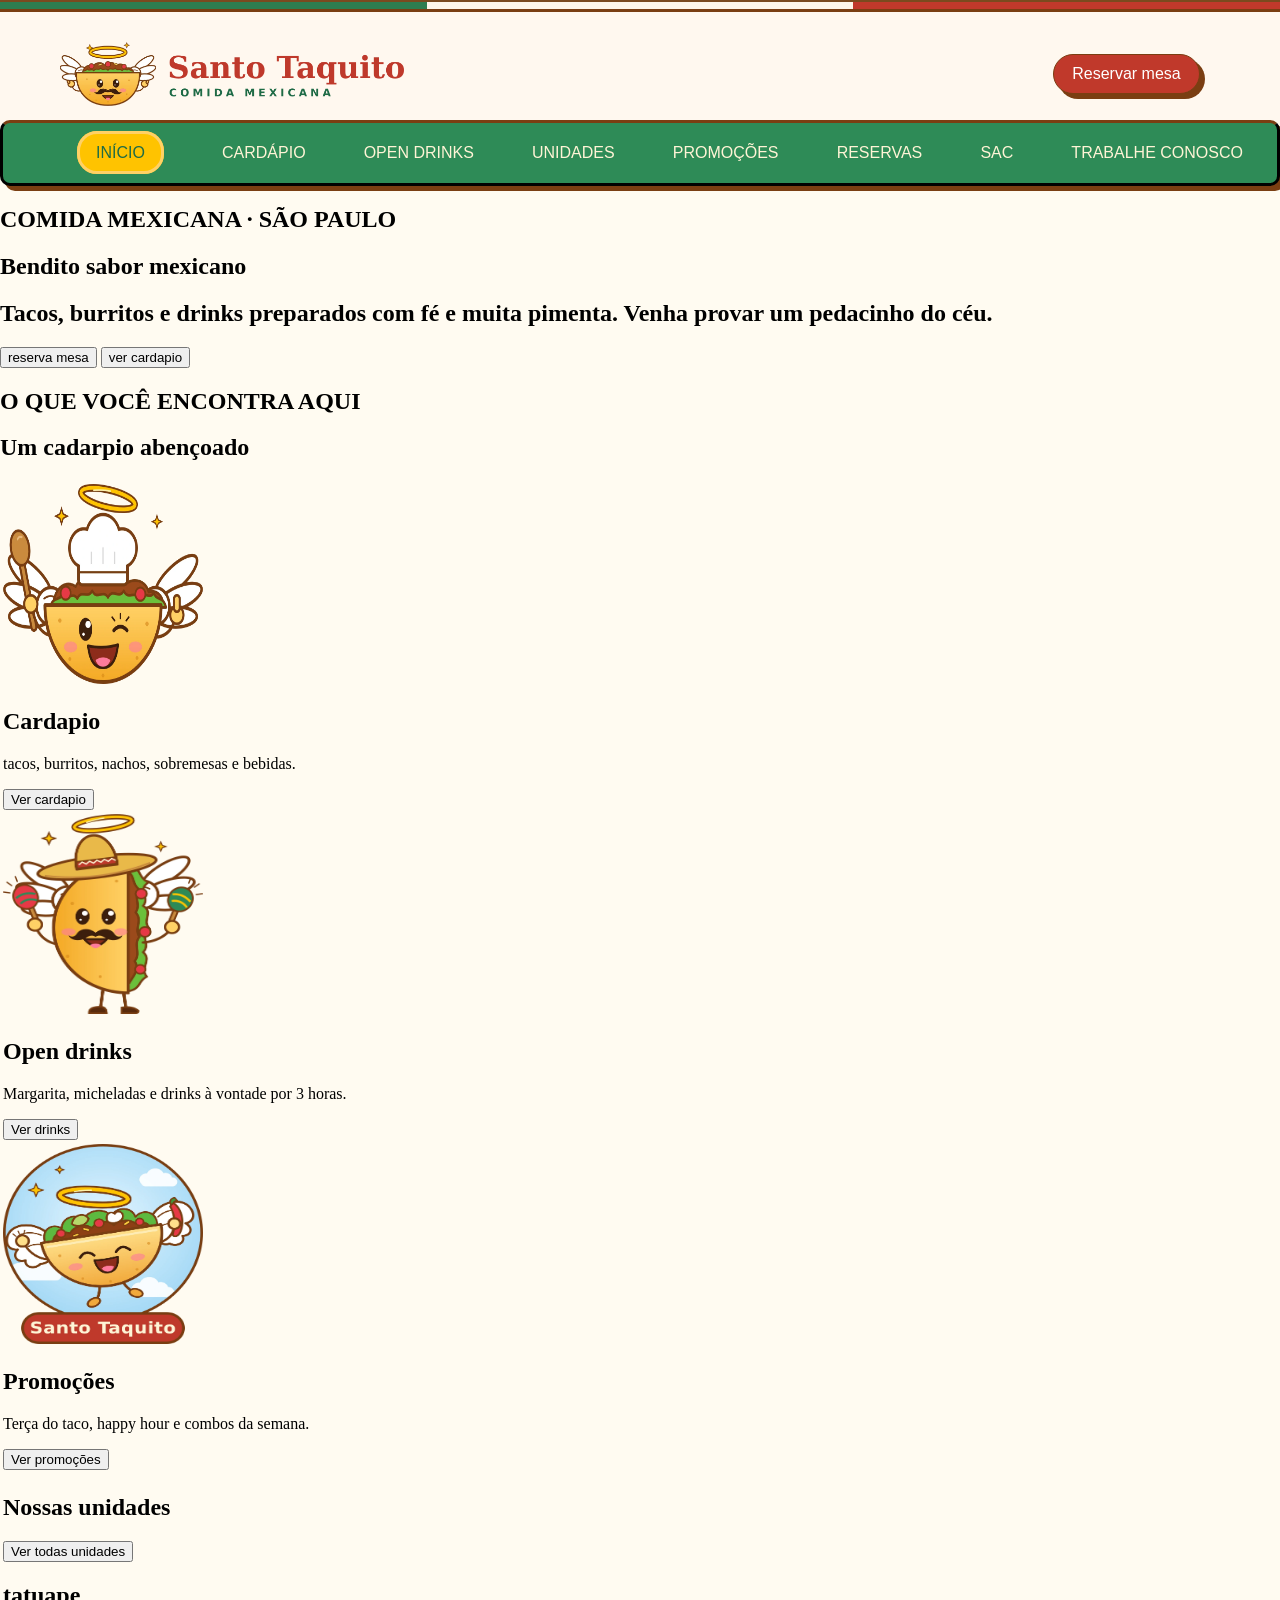
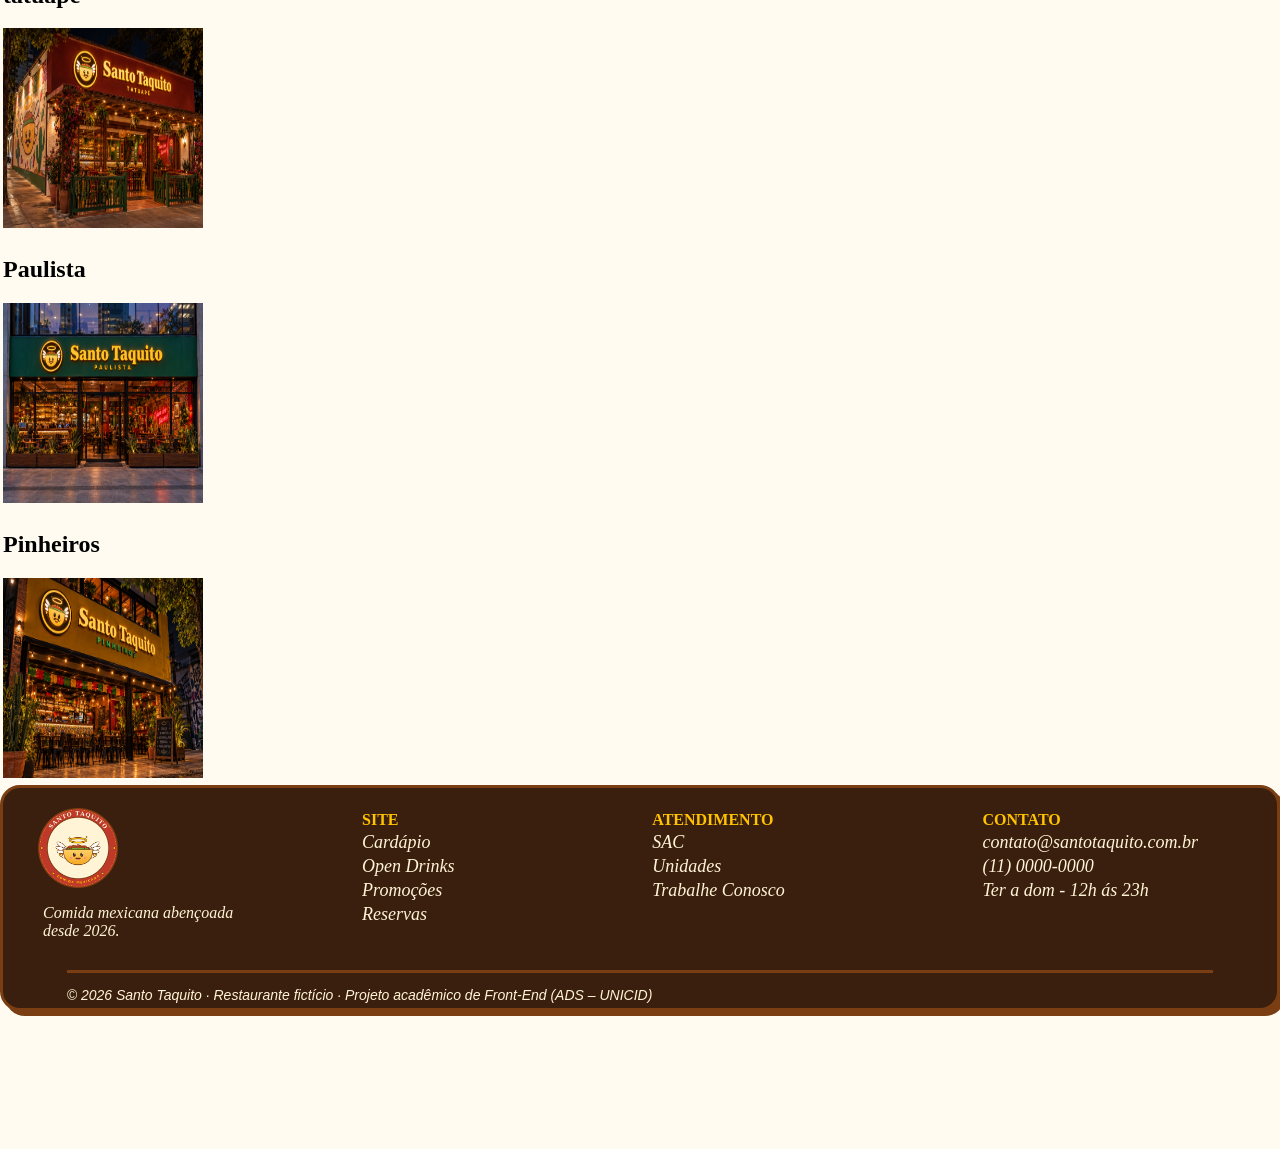
==== index.html @ cf7424e2 "Merge branch 'feature/open-drinks' of https://github.com/RyanHenrique20/Santo-Taquito into feature/o" ====
<!DOCTYPE html>
<html lang="pt-BR">
<head>
    <meta charset="UTF-8">
    <meta name="viewport" content="width=device-width, initial-scale=1.0">
    <title>Document</title>
    <link rel="stylesheet" href="../css/style.css">
</head>
<body>

    <!-- Cabeçalho -->
    <header>
        <div class="content-group">
            <img id="imagem-banner" src="img/logo-cabecalho.webp" alt="" onclick="window.location.assign('../index.html')">
            <a href="" class="btn btn-principal titulos">Reservar mesa</a>   
        </div>
    </header>


    <!-- Menu  -->
    <div class="menu">
        <nav>
            <ul class="item-menu titulos">
                <li><a class="menu-link" href="index.html" aria-current="page">INÍCIO</a></li>
                <li><a class="menu-link" href="cardapio.html">CARDÁPIO</a></li>
                <li><a class="menu-link" href="open-drink.html">OPEN DRINKS</a></li>
                <li><a class="menu-link" href="unidades.html">UNIDADES</a></li>
                <li><a class="menu-link" href="promocoes.html">PROMOÇÕES</a></li>
                <li><a class="menu-link" href="reservas.html">RESERVAS</a></li>
                <li><a class="menu-link" href="sac.html">SAC</a></li>
                <li><a class="menu-link" href="trabalho-conosco.html">TRABALHE CONOSCO</a></li>
            </ul>
        </nav>
    </div>
    
    <section>

        <h2>COMIDA MEXICANA · SÃO PAULO</h2>
        <h1>Bendito sabor mexicano</h1>
        <h2>Tacos, burritos e drinks preparados com fé e muita pimenta. Venha provar um pedacinho do céu.</h2>
        <input type="button" value="reserva mesa">
        <input type="button" value="ver cardapio">

    </section>
    

    <section>

        <h2>O QUE VOCÊ ENCONTRA AQUI</h2>
        <h1>Um cadarpio abençoado </h1>
            
        <table> 
            <tr>
                <td> 
                    <img src="img/mascote-chef.webp" alt="Mascote do Santo Taquito: taco sorridente piscando, com halo, asinhas, chapéu de chef e colher de pau." width="200" height="200">
                    <h2>Cardapio</h2>
                    <p>tacos, burritos, nachos, sobremesas e bebidas.</p>
                    <button> Ver cardapio</button>
                </td>
            </tr>

            <tr>
                <td>
                    <img src="img/mascote-mariachi.webp" alt="Mascote do Santo Taquito: taco de bigode com halo, asinhas, sombrero e maracas nas mãos." width="200" height="200">
                    <h2>Open drinks</h2>
                    <p>Margarita, micheladas e drinks à vontade por 3 horas.</p>
                    <button> Ver drinks</button>
                </td>
            </tr>

            <tr>
                <td>
                    <img src="img/mascote-anjinho.webp" alt="Mascote do Santo Taquito: taco sorridente voando entre nuvens, com halo, asinhas e uma pimenta vermelha na mão." width="200" height="200">
                    <h2>Promoções</h2>
                    <p>Terça do taco, happy hour e combos da semana.</p>
                    <button>Ver promoções</button>
                </td>
            </tr>

            <tr>
                <td>
                    <h1>Nossas unidades</h1>

                    <input type="button" value="Ver todas unidades">
                    <h1>tatuape</h1>
                    <img src="img/unidade-tatuape.png" alt="Fachada noturna do restaurante Santo Taquito Tatuapé, com letreiro vermelho iluminado, mural de taco com auricular e halo, bandeirinhas coloridas e terraço com cerca verde e flores."
                     width="200" height="200">
                </td>
            </tr>
            <tr>
                <td>
                    <h1>Paulista</h1>
                    <img src="img/unidade-paulista.png" alt="Fachada do restaurante Santo Taquito Paulista ao entardecer, com letreiro verde iluminado, vitrines mostrando o salão cheio, neon \¡Viva los tacos!\ e jardineiras com plantas." width="200" height="200">
                </td>
            </tr>
            <tr>
                <td>
                    <h1>Pinheiros</h1>
                    <img src="img/unidade-pinheiros.png" alt="Fachada noturna do restaurante Santo Taquito Pinheiros, com letreiro amarelo iluminado, bandeirinhas mexicanas, bar com azulejos coloridos e lousa de cardápio na calçada." width="200" height="200">
                </td>
            </tr>
        </table>

    </section>
    <!-- Rodapé  -->
    <footer>
        <div class="content-rodape">
            <div id="selo-rodape">
                <img src="img/logo-emblema.webp" alt="">
                <p><i>Comida mexicana abençoada<br>desde 2026.</i></p>
                
            </div>

       
            <ul class="rodape-site">
                <li><strong>SITE</strong></li>
                <li><a href="cardapio.html"><i>Cardápio</i></a></li>
                <li><a href="open-drink.html"><i>Open Drinks</i></a></li>
                <li><a href="promocoes.html"><i>Promoções</i></a></li>
                <li><a href="reservas.htrml"><i>Reservas</i></a></li>
            </ul>
            <ul class="rodape-atendimento">
                <li><strong>ATENDIMENTO</strong></li>
                <li><a href="sac.html"><i>SAC</i></a></li>
                <li><a href="unidades.html"><i>Unidades</i></a></li>
                <li><a href="trabalhe-conosco.html"><i>Trabalhe Conosco</i></a></li>
            </ul>
            <ul class="rodape-contato">
                <li><strong>CONTATO</strong></li>
                <li><i>contato@santotaquito.com.br</i></li>
                <li><i>(11) 0000-0000</i></li>
                <li><i>Ter a dom - 12h ás 23h</i></li>
            </ul>
        </div>
        <div class="copy-rodape">
           <p>
                <i>&copy; 2026 Santo Taquito · Restaurante fictício · Projeto acadêmico de Front-End (ADS – UNICID)</i> 
           </p>
        </div>
    </footer>

    

</body>
</html>
---- css/style.css ----
/* Todas as cores que serão usadas no site */
:root {
  --vermelho-primenta:#C0392B;
  --vermelho-escuro:#9E2E22;
  --verde-moldura: #2E8B57;
  --verde-escuro:#1F6B45;
  --dourado-aureola:#FFC300;
  --amarelo-tordilha:#FFD166;
  --laranja-tordilha:#F4A824;
  --raio-dourado:#FFD98A;
  --creme:#FFF4D6;
  --fundo-da-pagina:#FFFBF1;
  --branco:#FFFFFF;
  --marrom-contorno: #7A3E12;
  --marrom-texto: #3B1F0E;
  --verde-alface: #6BBF3A;
  --vermelho-tomate:#E63946;
  --rosa-bochecha:#FF7B9C;
}

.item-menu{
    display:flex;
    justify-content: space-around;
    list-style: none;
}

.menu-link {
    text-decoration: none;
    color: var(--creme);
}

.menu {
    background-color: var(--verde-moldura);
    padding: 5px;
    border-style: solid;
    border-top-color: var(--marrom-contorno) ;
    box-shadow: 5px 5px var(--marrom-contorno);
    border-radius:10px;
}

#imagem-banner {
    height: 64px;
    padding:20px;
    cursor:pointer;
 }



.content-group {
  display: flex;
  justify-content: space-between;
  align-items: center;
  padding: 10px 40px; 
  background-color: #fff8ef;
  
}

.btn {
    border:1px solid var(--marrom-contorno);
    border-radius: 20px;
    padding: 10px;
    text-decoration: none;
    box-shadow: 5px 5px var(--marrom-contorno);
    margin-right: 40px;
    width: 125px;
    text-align: center;
}

.btn-principal {
    background-color: var(--vermelho-primenta);
    color: var(--branco);
}


.titulos {
    font-family:'Franklin Gothic Medium', 'Arial Narrow', Arial, sans-serif;
}

body {
    margin: 0;
    min-height: 100vh;
    display: flex;
    flex-direction: column;
    background-color: var(--fundo-da-pagina);   
 }

header {
    height: 120px;
}
    
footer {
    background-color: var(--marrom-texto);
    height: 220px;
    border-radius: 20px;
    border: 3px solid var(--marrom-contorno);
    box-shadow: 5px 5px var(--marrom-contorno);
}

.copy-rodape {
    margin: 0 auto;
    height: 80%;
    width: 90%;
    border-top: 3px solid var(--marrom-contorno);
    font-family: 'Franklin Gothic Medium', 'Arial Narrow', Arial, sans-serif;
    font-size:14px;
    text-align:center;
    color:var(--creme);
    display: flex;
}

#selo-rodape img{
    margin-left: 35px;
    margin-top: 20px;
    height: 80px ;
}

#selo-rodape p {
    color: var(--creme);
    margin-left: 40px;
    margin-bottom: 30px;
    /* display: flex;
    position:fixed;
    top:275px; */
}

#selo-rodape {
    display:grid;
    margin-right: 10px;
}

.content-rodape {
    display: flex;
}


.menu a:hover {
    background-color: var(--verde-moldura);
    height: 180px;
    border-radius: 20px;
    color:var(--verde-escuro)
    
}

.menu a[aria-current="page"] {
    background-color: var(--dourado-aureola);
    padding: 10px 16px;
    border-radius: 20px;
    border:3px solid var(--amarelo-tordilha);
    color:var(--verde-escuro)
}

.rodape-site strong , .rodape-atendimento strong, .rodape-contato strong {
    color:var(--dourado-aureola);
    margin: bottom 18px;
}

.rodape-site , .rodape-atendimento , .rodape-contato {
    list-style: none;
    display:inline-table;
    margin: 0 auto;
    margin-top:20px;  
} 

.rodape-site li , .rodape-atendimento li , .rodape-contato li {
    margin-top:3px;
}

.rodape-site a , .rodape-atendimento a , .rodape-contato i  {
    color:var(--creme);
    text-decoration: none;
    font-size: 18px;
}

header::before {
  content: "";
  display: block;
  height: 7px;
  border-top: 2px solid #7a4a1e;
  border-bottom: 3px solid var(--marrom-contorno);
  background: linear-gradient(
    to right,
    #2e7d4f 0 33.33%,
    #fdf6e9 33.33% 66.66%,
    #c0392b 66.66% 100%
  );
}

/* inicio gaby*/ 

.cardapio {
    display: grid;
    grid-template-columns: repeat(3, 1fr);
    gap: 60px 40px;
    padding: 40px 5%;
    text-align: center;
    font-size: 22px;
}

.drink {
  text-align: center;
}

.drink img {
    width: 100%;
    max-width: 550px;
    height: auto;
    border: 3px solid var(--marrom-contorno);
    border-radius: 20px;
}

.drink p b {
    font-size: 24px;
    color: var(--vermelho-primenta);
}

  .banner img {
    display: block;
    width: 100%;
    height: auto;

}

.card-drinks {
    border: 3px solid var(--marrom-contorno);
    border-radius: 20px;
    box-shadow: 5px 5px var(--marrom-contorno);
    padding: 10px;
    background-color: var(--branco);
}
/* fim gaby*/
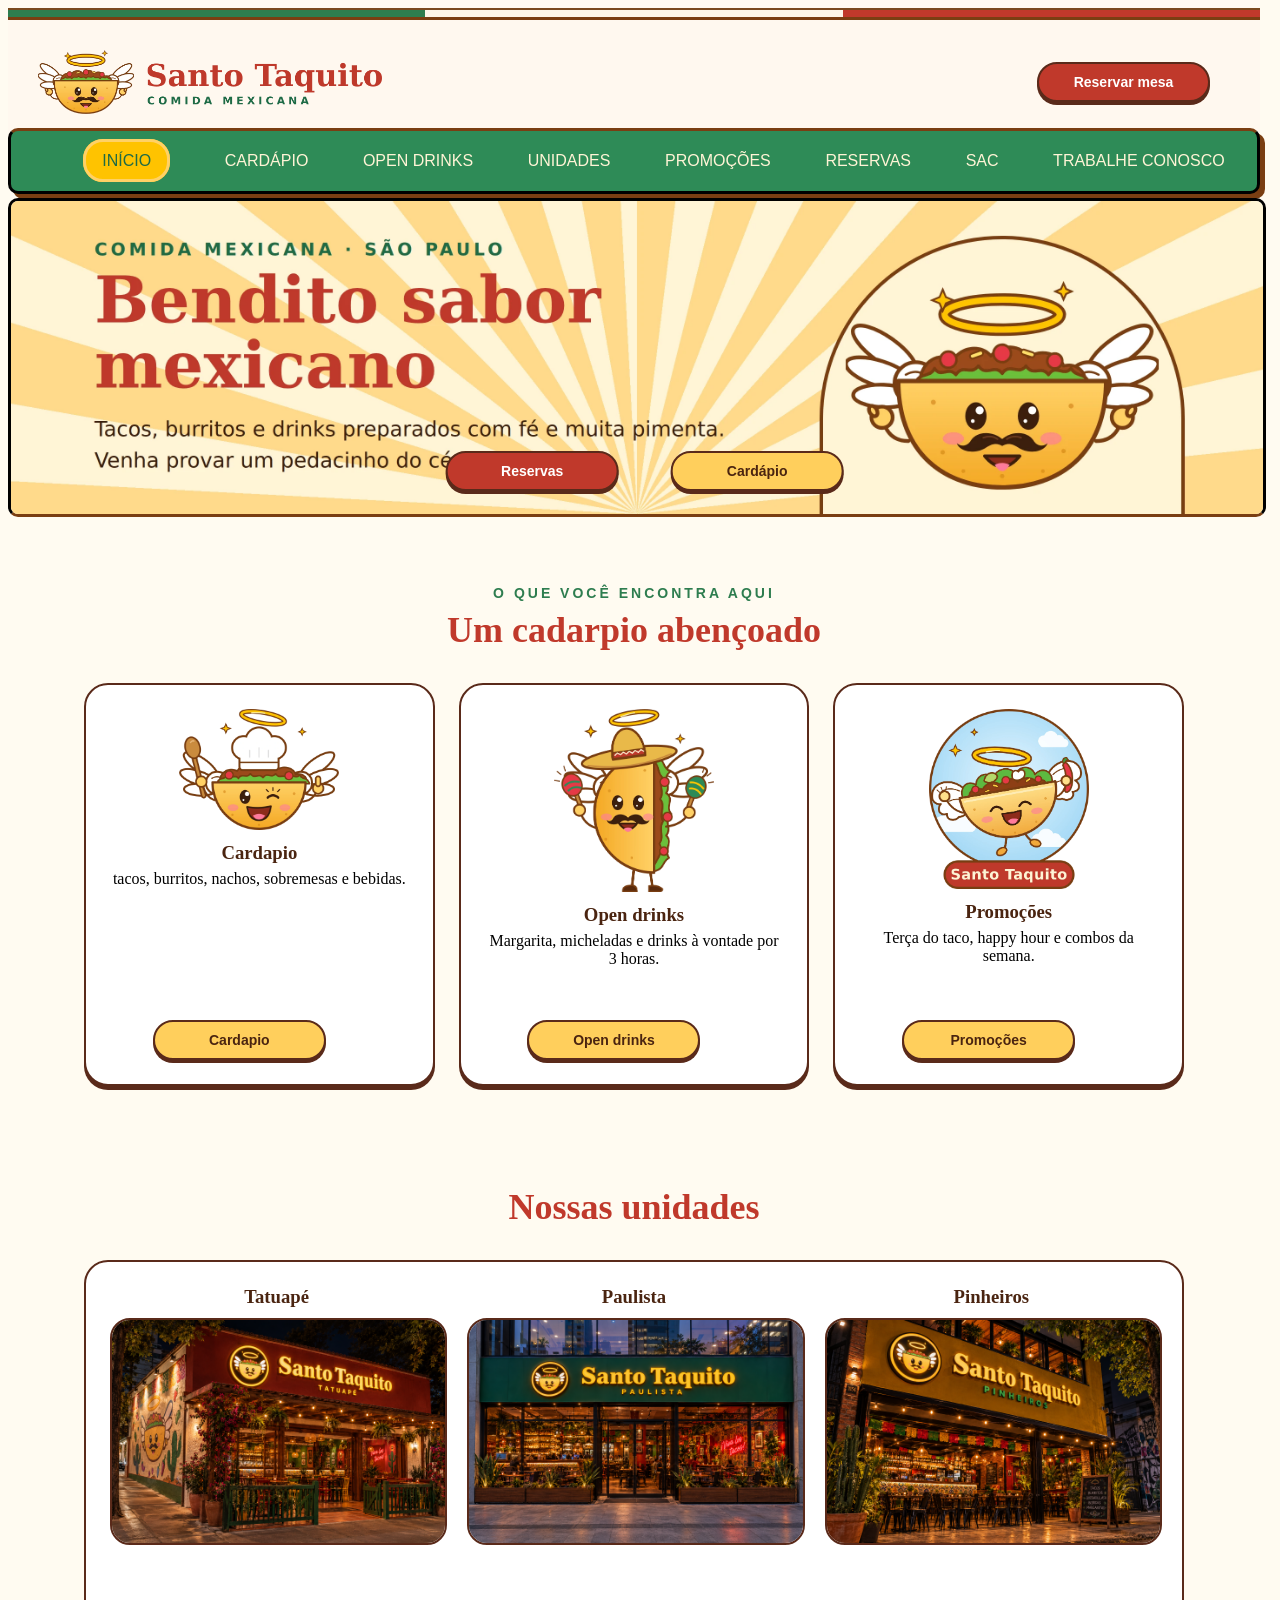
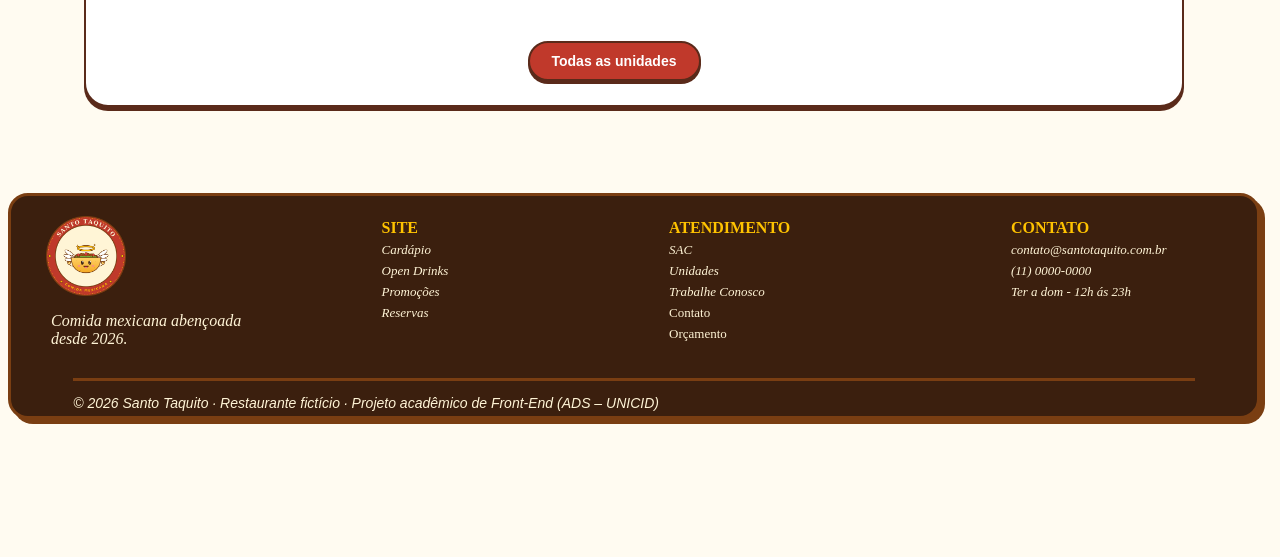
==== commit 93b73269: "Alteração no html apagamento de tag repetida" ====
--- a/index.html
+++ b/index.html
@@ -3,16 +3,17 @@
 <head>
     <meta charset="UTF-8">
     <meta name="viewport" content="width=device-width, initial-scale=1.0">
-    <title>Document</title>
-    <link rel="stylesheet" href="../css/style.css">
+    <title>Santo Taquito - Restaurante</title>
+    <!-- Link que carrega o CSS  -->
+    <link rel="stylesheet" href="css/style.css">
 </head>
 <body>
-
+    
     <!-- Cabeçalho -->
     <header>
         <div class="content-group">
-            <img id="imagem-banner" src="img/logo-cabecalho.webp" alt="" onclick="window.location.assign('../index.html')">
-            <a href="" class="btn btn-principal titulos">Reservar mesa</a>   
+            <img id="imagem-banner" src="img/logo-cabecalho.webp" alt=""  onclick="window.location.assign('../index.html')">
+            <a href="html/reservas.html" class="btn btn-principal titulos">Reservar mesa</a>   
         </div>
     </header>
 
@@ -22,86 +23,93 @@
         <nav>
             <ul class="item-menu titulos">
                 <li><a class="menu-link" href="index.html" aria-current="page">INÍCIO</a></li>
-                <li><a class="menu-link" href="cardapio.html">CARDÁPIO</a></li>
-                <li><a class="menu-link" href="open-drink.html">OPEN DRINKS</a></li>
-                <li><a class="menu-link" href="unidades.html">UNIDADES</a></li>
-                <li><a class="menu-link" href="promocoes.html">PROMOÇÕES</a></li>
-                <li><a class="menu-link" href="reservas.html">RESERVAS</a></li>
-                <li><a class="menu-link" href="sac.html">SAC</a></li>
-                <li><a class="menu-link" href="trabalho-conosco.html">TRABALHE CONOSCO</a></li>
+                <li><a class="menu-link" href="html/cardapio.html">CARDÁPIO</a></li>
+                <li><a class="menu-link" href="html/open-drink.html">OPEN DRINKS</a></li>
+                <li><a class="menu-link" href="html/unidades.html">UNIDADES</a></li>
+                <li><a class="menu-link" href="html/promocoes.html">PROMOÇÕES</a></li>
+                <li><a class="menu-link" href="html/reservas.html">RESERVAS</a></li>
+                <li><a class="menu-link" href="html/sac.html">SAC</a></li>
+                <li><a class="menu-link" href="html/trabalho-conosco.html">TRABALHE CONOSCO</a></li>
             </ul>
         </nav>
     </div>
+
+
+<main>
+        <!-- parte de cima -->
+        <section class="banner">
+            <img src="img/banner-index.webp" alt="Banner do restaurante" width="100%" class="banner-index">
+        
+            <div class="botoes">
+                <a href="html/reservas.html" class="btn btn-vermelho"> Reservas </a>
+                <a href="html/cardapio.html" class="btn btn-amarelo"> Cardápio </a>
+            </div>
+        </section>
+
+        <br>
     
-    <section>
+        <!-- escrita no meio centralizada -->
+        <section class="destaques">
+            <p class="chamada">O QUE VOCÊ ENCONTRA AQUI</p>
+            <h2>Um cadarpio abençoado </h2>
+            
+            <!-- entrada para as paginas centralizada --> 
+         <div class="cards">   
+            <article class="card">  
+                <img src="img/mascote-chef.webp" alt="Mascote do Santo Taquito: taco sorridente piscando, com halo, asinhas, chapéu de chef e colher de pau." width="200" height="200">
+                <h3>Cardapio</h3>
+                <p>tacos, burritos, nachos, sobremesas e bebidas.</p>
+                <br><br>
+                <a href="html/cardapio.html" class="btn btn-amarelo"> Cardapio </a>
+            </article>
+            
+            <article class="card">
+                <img src="img/mascote-mariachi.webp" alt="Mascote do Santo Taquito: taco de bigode com halo, asinhas, sombrero e maracas nas mãos." width="200" height="200">
+                <h3>Open drinks</h3>
+                <p>Margarita, micheladas e drinks à vontade por 3 horas.</p>
+                <br><br>
+                <a href="html/open-drinks.html" class="btn btn-amarelo"> Open drinks </a>
+            </article>
 
-        <h2>COMIDA MEXICANA · SÃO PAULO</h2>
-        <h1>Bendito sabor mexicano</h1>
-        <h2>Tacos, burritos e drinks preparados com fé e muita pimenta. Venha provar um pedacinho do céu.</h2>
-        <input type="button" value="reserva mesa">
-        <input type="button" value="ver cardapio">
+            <article class="card">
+                <img src="img/mascote-anjinho.webp" alt="Mascote do Santo Taquito: taco sorridente voando entre nuvens, com halo, asinhas e uma pimenta vermelha na mão." width="200" height="200">
+                <h3>Promoções</h3>
+                <p>Terça do taco, happy hour e combos da semana.</p>
+                <a href="html/promocoes.html" class="btn btn-amarelo"> Promoções </a>
+            </article>    
+         </div>
+    </section>
 
+    <!-- unidades centralizadas -->
+    <section class="unidades">    
+        <h2>Nossas unidades</h2>
+        <div class="card-uni">  
+
+         <div class="lista-unidades"> 
+             <article class="unidade">
+                 <h3>Tatuapé</h3>
+                 <img src="img/unidade-tatuape.png" alt="Fachada noturna do restaurante Santo Taquito Tatuapé, com letreiro vermelho iluminado, mural de taco com auricular e halo, bandeirinhas coloridas e terraço com cerca verde e flores."
+                            width="200" height="200">
+             </article>
+
+             <article class="unidade">
+                 <h3>Paulista</h3>
+                 <img src="img/unidade-paulista.png" alt="Fachada do restaurante Santo Taquito Paulista ao entardecer, com letreiro verde iluminado, vitrines mostrando o salão cheio, neon &quot;!Viva los tacos!&quot; e jardineiras com plantas." width="200" height="200">
+             </article>
+                
+             <article class="unidade">
+                 <h3>Pinheiros</h3>
+                 <img src="img/unidade-pinheiros.png" alt="Fachada noturna do restaurante Santo Taquito Pinheiros, com letreiro amarelo iluminado, bandeirinhas mexicanas, bar com azulejos coloridos e lousa de cardápio na calçada." width="200" height="200">
+             </article>
+            </div>
+            <div id="bnt-center">     
+                <a href="html/unidades.html" class="btn btn-vermelho">Todas as unidades</a>
+            </div>
+        </div>  
     </section>
+
+    <br><br>
     
-
-    <section>
-
-        <h2>O QUE VOCÊ ENCONTRA AQUI</h2>
-        <h1>Um cadarpio abençoado </h1>
-            
-        <table> 
-            <tr>
-                <td> 
-                    <img src="img/mascote-chef.webp" alt="Mascote do Santo Taquito: taco sorridente piscando, com halo, asinhas, chapéu de chef e colher de pau." width="200" height="200">
-                    <h2>Cardapio</h2>
-                    <p>tacos, burritos, nachos, sobremesas e bebidas.</p>
-                    <button> Ver cardapio</button>
-                </td>
-            </tr>
-
-            <tr>
-                <td>
-                    <img src="img/mascote-mariachi.webp" alt="Mascote do Santo Taquito: taco de bigode com halo, asinhas, sombrero e maracas nas mãos." width="200" height="200">
-                    <h2>Open drinks</h2>
-                    <p>Margarita, micheladas e drinks à vontade por 3 horas.</p>
-                    <button> Ver drinks</button>
-                </td>
-            </tr>
-
-            <tr>
-                <td>
-                    <img src="img/mascote-anjinho.webp" alt="Mascote do Santo Taquito: taco sorridente voando entre nuvens, com halo, asinhas e uma pimenta vermelha na mão." width="200" height="200">
-                    <h2>Promoções</h2>
-                    <p>Terça do taco, happy hour e combos da semana.</p>
-                    <button>Ver promoções</button>
-                </td>
-            </tr>
-
-            <tr>
-                <td>
-                    <h1>Nossas unidades</h1>
-
-                    <input type="button" value="Ver todas unidades">
-                    <h1>tatuape</h1>
-                    <img src="img/unidade-tatuape.png" alt="Fachada noturna do restaurante Santo Taquito Tatuapé, com letreiro vermelho iluminado, mural de taco com auricular e halo, bandeirinhas coloridas e terraço com cerca verde e flores."
-                     width="200" height="200">
-                </td>
-            </tr>
-            <tr>
-                <td>
-                    <h1>Paulista</h1>
-                    <img src="img/unidade-paulista.png" alt="Fachada do restaurante Santo Taquito Paulista ao entardecer, com letreiro verde iluminado, vitrines mostrando o salão cheio, neon \¡Viva los tacos!\ e jardineiras com plantas." width="200" height="200">
-                </td>
-            </tr>
-            <tr>
-                <td>
-                    <h1>Pinheiros</h1>
-                    <img src="img/unidade-pinheiros.png" alt="Fachada noturna do restaurante Santo Taquito Pinheiros, com letreiro amarelo iluminado, bandeirinhas mexicanas, bar com azulejos coloridos e lousa de cardápio na calçada." width="200" height="200">
-                </td>
-            </tr>
-        </table>
-
-    </section>
     <!-- Rodapé  -->
     <footer>
         <div class="content-rodape">
@@ -114,16 +122,18 @@
        
             <ul class="rodape-site">
                 <li><strong>SITE</strong></li>
-                <li><a href="cardapio.html"><i>Cardápio</i></a></li>
-                <li><a href="open-drink.html"><i>Open Drinks</i></a></li>
-                <li><a href="promocoes.html"><i>Promoções</i></a></li>
-                <li><a href="reservas.htrml"><i>Reservas</i></a></li>
+                <li><a href="hmtl/cardapio.html"><i>Cardápio</i></a></li>
+                <li><a href="html/open-drink.html"><i>Open Drinks</i></a></li>
+                <li><a href="html/promocoes.html"><i>Promoções</i></a></li>
+                <li><a href="html/reservas.htrml"><i>Reservas</i></a></li>
             </ul>
             <ul class="rodape-atendimento">
                 <li><strong>ATENDIMENTO</strong></li>
-                <li><a href="sac.html"><i>SAC</i></a></li>
-                <li><a href="unidades.html"><i>Unidades</i></a></li>
-                <li><a href="trabalhe-conosco.html"><i>Trabalhe Conosco</i></a></li>
+                <li><a href="html/sac.html"><i>SAC</i></a></li>
+                <li><a href="html/unidades.html"><i>Unidades</i></a></li>
+                <li><a href="html/trabalhe-conosco.html"><i>Trabalhe Conosco</i></a></li>
+                <li><a href="html/contato.html"> Contato </a></li>
+                <li><a href="html/orcamento.html"> Orçamento </a></li>
             </ul>
             <ul class="rodape-contato">
                 <li><strong>CONTATO</strong></li>
@@ -138,8 +148,7 @@
            </p>
         </div>
     </footer>
-
+</main>
     
-
 </body>
 </html>
--- a/css/style.css
+++ b/css/style.css
@@ -50,9 +50,37 @@
   display: flex;
   justify-content: space-between;
   align-items: center;
-  padding: 10px 40px; 
+  padding: 10px; 
   background-color: #fff8ef;
   
+}
+
+.lista-cardapio {
+    display: flex;
+    background-color: #faf9f9;
+    padding:100px;
+    width: 50%;
+    justify-content:space-between;
+}
+
+.lista-cardapio h2  {
+    border-bottom: 2px solid var(--marrom-contorno);
+    padding-bottom: 4px;
+    width: 300px;
+    text-align: start;
+    color: var(--vermelho-primenta);
+}
+
+.visually-hidden {
+    position: absolute;
+    width: 1px;
+    height: 1px;
+    padding: 0;
+    margin: -1px;
+    overflow: hidden;
+    clip: rect(0, 0, 0, 0);
+    white-space: nowrap;
+    border: 0;
 }
 
 .btn {
@@ -70,6 +98,10 @@
     background-color: var(--vermelho-primenta);
     color: var(--branco);
 }
+.btn-unidades {
+    background-color: var(--vermelho-primenta);
+    color: var(--branco);
+}
 
 
 .titulos {
@@ -77,17 +109,77 @@
 }
 
 body {
-    margin: 0;
-    min-height: 100vh;
-    display: flex;
-    flex-direction: column;
-    background-color: var(--fundo-da-pagina);   
+    /* margin: 0; */
+    background-color: var(--fundo-da-pagina);
+    margin-right: 20px;   
+ }
+ #banner-orcamento {
+    border-radius: 20px;
+    margin-top: 5px;
+    border-style: solid;
+    border-color: var(--marrom-contorno);
+    width: 100%;
+ }
+ #banner-contato {
+    border-radius: 20px;
+    margin-top: 5px;
+    border-style: solid;
+    border-color: var(--marrom-contorno);
+    width: 100%;
+    height: 100%;
  }
 
 header {
     height: 120px;
 }
-    
+#banner-unidades {
+    border-radius: 20px;
+    margin-top: 5px;
+    border-style: solid;
+    border-color: var(--marrom-contorno);
+}
+.imagem-unidade {
+    border-radius: 60px;
+    border-style: solid;
+    border-color: var(--marrom-contorno);
+}
+.content-unidades {
+    padding: 60px;
+    display: flex;
+    margin-left: 70px;
+    margin-bottom: 20px;
+}
+.content-unidades h4, .content-unidades h2 {
+    display: flex;
+}
+
+.content-orcamento {
+    padding: 70px;
+    display: flex;
+    justify-content: space-between;
+}
+.card-orcamento {
+    border: solid 3px var(--marrom-contorno);
+    border-radius: 20px;
+    box-shadow: 5px 5px var(--marrom-contorno);
+    background-color: var(--creme);
+    width: 20%;
+    padding: 20px;
+}
+.content-contato {
+    padding: 50px;
+    display: flex;
+    justify-content: space-between;
+}
+.card-contato {
+    border: solid 3px var(--marrom-contorno);
+    border-radius: 20px;
+    box-shadow: 5px 5px var(--marrom-contorno);
+    background-color: var(--creme);
+    width: 40%;
+    padding: 20px;
+}
+
 footer {
     background-color: var(--marrom-texto);
     height: 220px;
@@ -108,6 +200,15 @@
     display: flex;
 }
 
+#banner-sac {
+    height: 100%;
+    width: 100%;
+    margin-top:5px;
+    border-radius: 10px;
+    border: 3px solid var(--marrom-contorno);
+    /* box-shadow: 5px 5px var(--marrom-contorno); */
+}
+
 #selo-rodape img{
     margin-left: 35px;
     margin-top: 20px;
@@ -151,8 +252,41 @@
 
 .rodape-site strong , .rodape-atendimento strong, .rodape-contato strong {
     color:var(--dourado-aureola);
-    margin: bottom 18px;
-}
+    margin-bottom:10px;
+}
+
+#banner-carpadio {
+    width: 100%;
+    height: 100%;
+    border-radius: 10px;
+    border-style: solid;
+    border-bottom-color: var(--marrom-contorno);
+    margin-top:4px;
+}
+
+#menu-cardapio {
+    display: flex;
+    /* justify-content:space-around; */
+    list-style: none;
+    font-family: 'Franklin Gothic Medium', 'Arial Narrow', Arial, sans-serif;
+    
+}
+
+.container-menu-cardapio {
+    margin-top: 20px;
+}
+ 
+.btn-menu {
+    border: 2px solid var(--marrom-contorno);
+    height: 10px;
+    padding: 10px;
+    border-radius: 20px;
+    width: 300px;
+    text-decoration: none;
+    color: var(--marrom-texto);
+    margin-left: 40px;
+}
+
 
 .rodape-site , .rodape-atendimento , .rodape-contato {
     list-style: none;
@@ -161,6 +295,24 @@
     margin-top:20px;  
 } 
 
+.content-sac {
+    border: 3px solid var(--marrom-contorno);
+    padding: 20px;
+    border-radius: 20px;
+    margin-bottom: 10px;
+    box-shadow: 5px 5px var(--marrom-contorno);
+
+}
+
+
+.content-sac h1 , .duas_colunas h1 {
+    color: var(--vermelho-primenta);
+}
+
+.form-sac {
+    display: grid;
+}
+
 .rodape-site li , .rodape-atendimento li , .rodape-contato li {
     margin-top:3px;
 }
@@ -168,8 +320,9 @@
 .rodape-site a , .rodape-atendimento a , .rodape-contato i  {
     color:var(--creme);
     text-decoration: none;
-    font-size: 18px;
-}
+    font-size: small;
+}
+
 
 header::before {
   content: "";
@@ -185,47 +338,204 @@
   );
 }
 
-/* inicio gaby*/ 
-
-.cardapio {
+.lista-cardapio {
     display: grid;
-    grid-template-columns: repeat(3, 1fr);
-    gap: 60px 40px;
-    padding: 40px 5%;
-    text-align: center;
-    font-size: 22px;
-}
-
-.drink {
-  text-align: center;
-}
-
-.drink img {
-    width: 100%;
-    max-width: 550px;
-    height: auto;
-    border: 3px solid var(--marrom-contorno);
-    border-radius: 20px;
-}
-
-.drink p b {
-    font-size: 24px;
-    color: var(--vermelho-primenta);
-}
-
-  .banner img {
-    display: block;
-    width: 100%;
-    height: auto;
-
-}
-
-.card-drinks {
-    border: 3px solid var(--marrom-contorno);
-    border-radius: 20px;
-    box-shadow: 5px 5px var(--marrom-contorno);
-    padding: 10px;
-    background-color: var(--branco);
-}
-/* fim gaby*/
-
+    grid-template-columns: 1fr 1fr;
+    gap:56px;
+    width: 85%;
+    border-radius: 30px;
+    margin: 0 auto;
+    background: var(--fundo-da-pagina);
+}
+
+    /* Inicio Henry */
+
+.banner-index {
+    width: 100%; /* Largura do elemento */
+    height: 100%; /* Altura do elemento */
+    border-radius: 10px; /* Arredonda os cantos */
+    border-style: solid; /* Estilo da linha solid= continua */
+    border-bottom-color: var(--marrom-contorno); /* Cor so da borda de baixo */
+    margin-top:4px; /* Margem so em cima ou so embaixo */
+}
+
+.banner {
+    position: relative; /* Define como o elemento é posicionado relative= fica no lugar normal, mas pode ser deslocado */ 
+}
+
+.banner img {
+    display: block; /* define o comportamento do elemento block= ocupa a linha inteira, um embaixo do outro */
+    width: 100%; /* Largura do elemento */
+    height: auto; /* Altura do elemento auto= se ajusta sozinha ao conteudo */
+}
+
+.banner .botoes {
+    position: absolute; /* Define como o elemento é posicionado absolute= sai do fluxo normal e se posiciona em relação ao position relative */
+    left: 50%; /* Distancia do elemento ate a borda esqueda */
+    bottom: 8%; /* Distancia do elemento ate a borda inferior */
+    transform: translateX(-43%); /* Move o elemento na horizontal */
+    display: flex; /* Define o comportamento do elemento flex= organiza em linha ou coluna de uma forma flexivel */
+    gap: 12px;  /* Define o espaço entre os itens de um flex ou grid */
+}
+
+.lista-unidades{
+    display: grid; /* Define o comportamento do elemento grid= transforma em um container de grade */
+    grid-template-columns: repeat(auto-fit, minmax(220px, 1fr)); /* Define as colunas de um display grid */
+    gap: 24px; /* Define o espaço entre o itens de um flex ou grid */
+    margin-bottom: 32px; /* margem so em cima ou so em baixo */
+}
+
+.unidade img{
+    width: 100%; /* Define a largura do elemento */
+    height: auto; /* Define a altura de um elemento auto= se ajusta sozinho ao conteudo */
+    border: 2px solid #5a2a1a; /* Cria uma borda */
+    border-radius: 20px; /* Arredonda os cantos */
+}
+
+.unidade h3 {
+    margin: 0 0 10px; /* Espaço de fora do elemento */
+    color: #4a2410; /* Define a cor do texto */
+}
+
+.unidade {
+    padding-bottom: 60px; /* Define o espaço interno na parte de baixo do elemento */
+}
+
+.btn {
+    display: inline-block; /* Define o comportamento do elemento */
+    padding: 10px 22px; /* Espaço dentro do elemento, entre o conteudo e as bordas */
+    border: 2px solid #5a2a1a; /* Cria uma borda */
+    border-radius: 999px;   /* Arredonda os cantos */ 
+    font-family: "Nunito", "Poppins", sans-serif; /* Tipo de letra (fonte) */
+    font-weight: 700; /* Espessura da letra */
+    font-size: 14px; /* Tamanho da letra */
+    text-decoration: none; /* Sublinhado e similares */
+    white-space: nowrap; /* Controla quebra de linha */
+    box-shadow: 0 3px 0 #5a2a1a;    /* Sombra ao redor do elemento */
+    transition: transform .1s, box-shadow .1s; /* Suaviza mudanças, como passar o mouse */
+}
+
+.btn-vermelho {
+    background: #c0392b; /* Fundo do elemento */
+    color: #fff; /* Define a cor do texto */
+}
+
+#bnt-center {
+    text-align: center; /* Define o alinhamento horizontal do texto */
+}
+
+.btn-amarelo {
+    background: #ffcf5c; /* Fundo do elemento */
+    color: #4a2410; /* DEfine a cor do texto */
+}
+
+/*efeito de clique que afunda o botão */
+.btn:hover {
+    transform: translateY(1px); /* Move o elemento na vertical */
+    box-shadow: 0 2px 0 #5a2a1a; /* Sombra ao redor do elemento */
+}
+
+.btn:active {
+    transform: translateY(3px); /* Move o elemento na vertical */
+    box-shadow: 0 0 0 #5a2a1a; /* Sombra ao redor do elemento */
+}
+
+.destaques,
+.unidades {
+    max-width: 1100px; /* Define a largura maxima que um elemento pode ter */
+    margin: 0 auto; /* Espaço fora do elemento */
+    padding: 50px 24px; /* Espaço dentro do elemento */
+    text-align: center; /* Alinhamento do texto */
+}
+
+.chamada {
+    margin: 0 0 8px; /* Espaço fora do elemento */
+    font-family: "Nunito", sans-serif; /* fonte da letra */
+    font-weight: 800; /* Espessura da letra */
+    font-size: 14px; /* Tamanho da letra */
+    letter-spacing: 3px; /* Espaço entre as letras */
+    color: #2e7d4f; /* Cor do elemento */
+}
+
+.destaques h2,
+.unidades h2  {
+    margin: 0 0 32px; /* Espaço de fora do elemento */
+    font-family: Georgia, "Times New Roman", serif; /* Fonte da letra */
+    font-size: 36px; /* Tamanho da letra */
+    color: #c0392b; /* Cor do elemento */
+}
+
+.cards {
+    display: grid; /* Define o comportamento do elemento */ 
+    grid-template-columns: repeat(auto-fit, minmax(240px, 1fr)); /* Define a coluna de um display */
+    gap: 24px; /* Espaço entre os elementos de flex ou grid */
+}
+
+.card {
+    display: flex; /* Define o comportamento do elemento */
+    flex-direction: column; /* Define a direção em que os itens são organizados */
+    align-items: center; /* Define o alinhamento dos itens no eixo transversal de container  flex ou grid */
+    padding: 24px; /* Espaço dentro do elemento, entre o conteudo e a borda */
+    background: #fff; /* Fundo do elemento */
+    border: 2px solid #5a2a1a; /* Cria uma borda */
+    border-radius: 24px; /* Arredonda os cantos */
+    box-shadow: 0 4px 0 #5a2a1a; /* Sombra ao redor do elemento */
+}
+
+.card img {
+    width: 160px; /* Largura do elemento */
+    height: auto; /* Altura do elemento */
+}
+
+.card h3 {
+    margin: 12px 0 6px; /* Espaço fora do elemento */
+    color: #4a2410; /* Cor do elemento */
+}
+
+.card p {
+    margin: 0 0 16px; /* Espaço fora do elemento */
+    flex-grow: 1; /* Faz o elemento crescer ate preecnher o espaço restante do container flex */ 
+}
+
+.unidades .btn{
+    width: auto; /* Largura do elemento */
+    min-width: max-content; /* Largura minima do elemento */
+    height: auto; /* Altura do elemento */ 
+}
+.card-uni {
+    padding: 24px; /* espaço dentro do elemento */
+    background: #fff; /* Fundo do elemento */
+    border: 2px solid #5a2a1a; /* Cria uma borda */
+    border-radius: 24px; /* Arredonda os cantos */
+    box-shadow: 0 4px 0 #5a2a1a; /* Sombra ao redor do elemento */
+}
+
+ /* fim Henry */
+
+.engloba-conteudo {
+    display:flex;
+    justify-content: space-evenly;
+}
+
+.duas_colunas details , .outros-canais {
+    border: 2px solid var(--marrom-contorno);
+    border-radius:10px;
+    padding:25px;
+}
+
+.duas_colunas summary {
+    border: 2px solid var(--marrom-contorno);
+
+}
+
+
+.itens {
+    list-style: none;
+    margin: 0;
+    padding: 0;
+}
+
+.item {
+    padding: 14px;
+    border-bottom: 2px dashed #e6d3a3;
+}
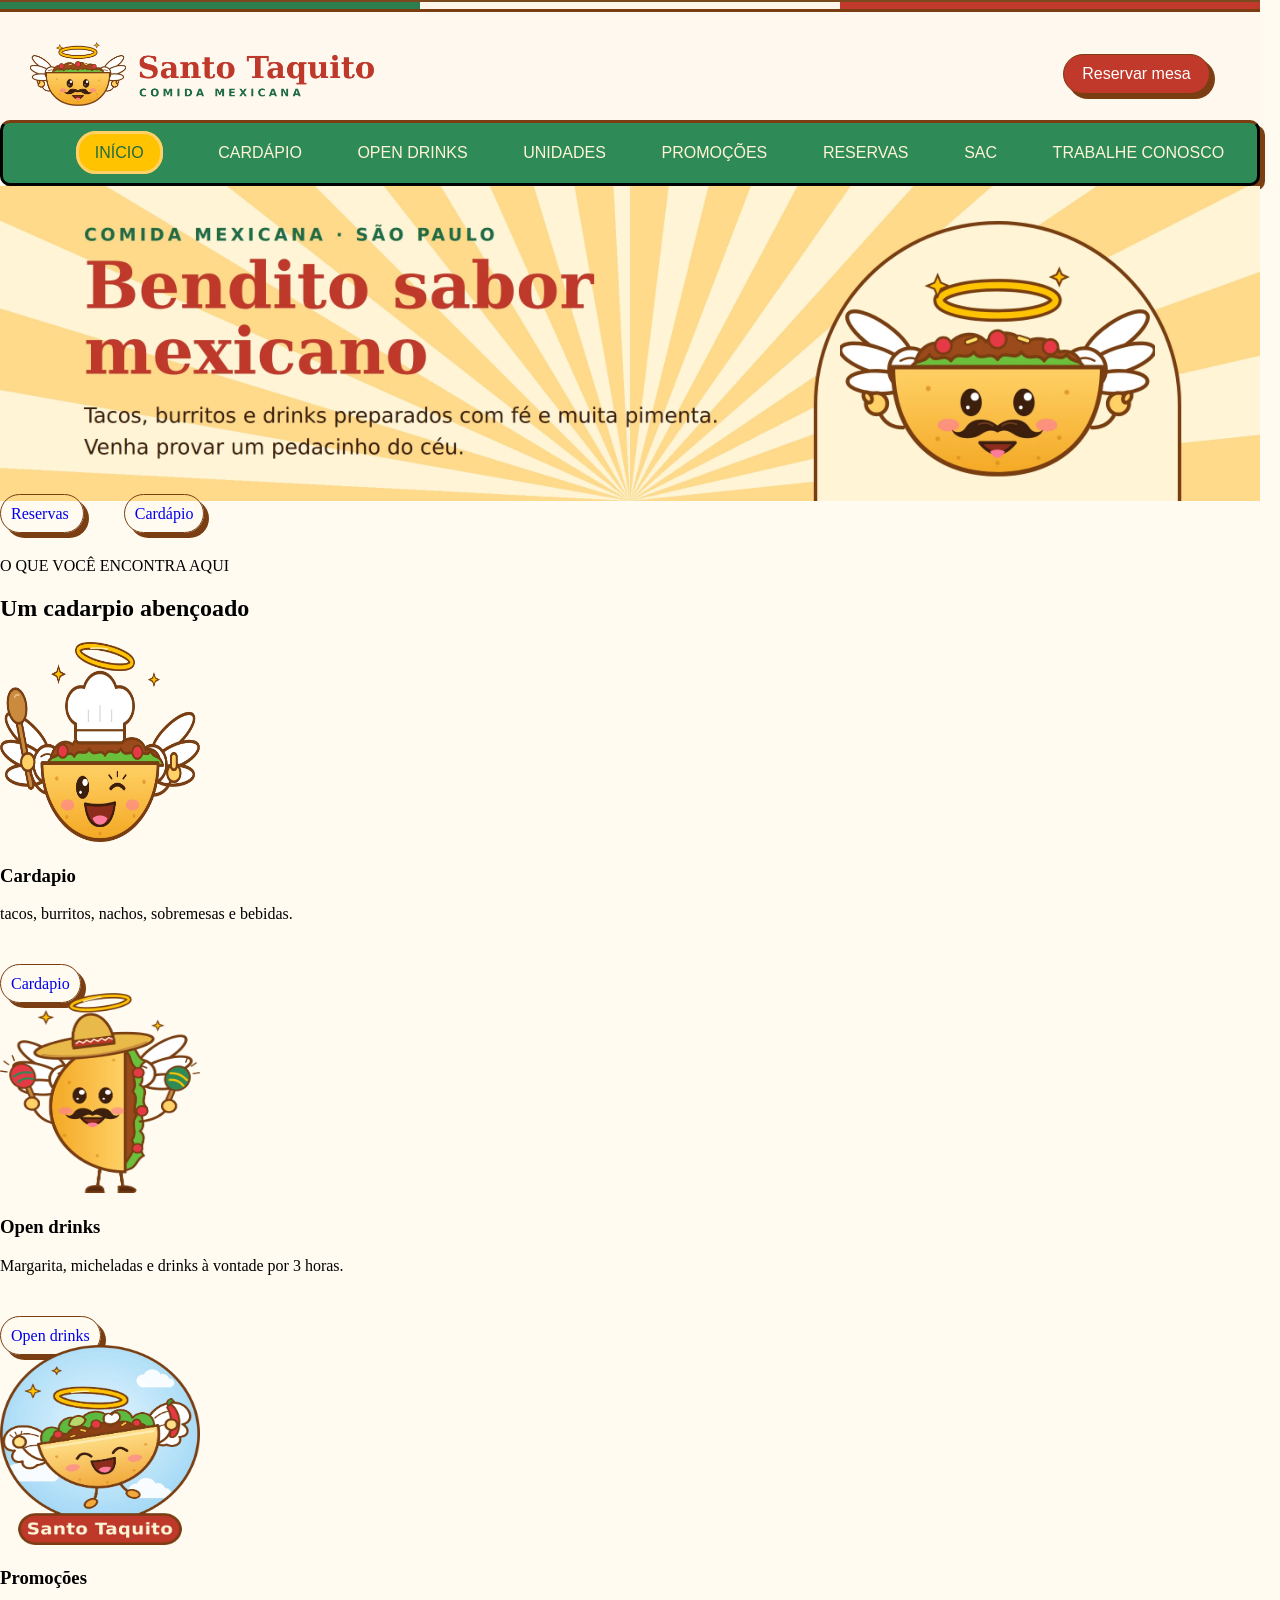
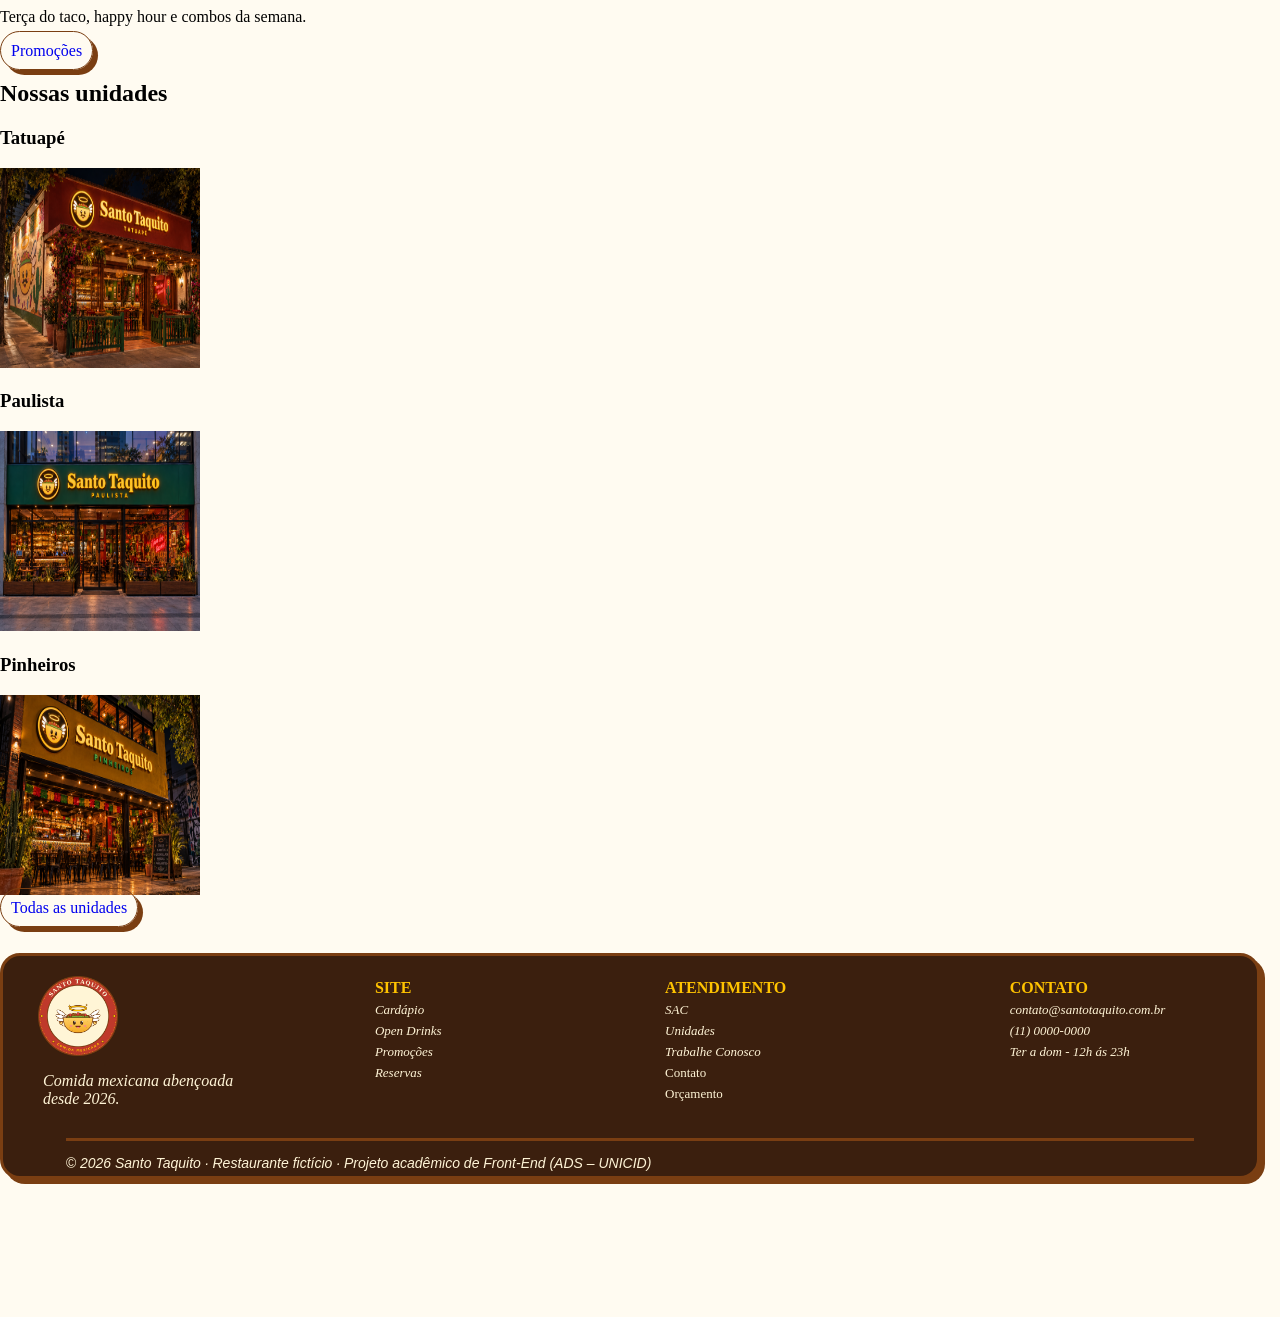
==== commit 4e3d6fb9: "Update index.html" ====
--- a/index.html
+++ b/index.html
@@ -1,154 +1,132 @@
 <!DOCTYPE html>
 <html lang="pt-BR">
-<head>
-    <meta charset="UTF-8">
-    <meta name="viewport" content="width=device-width, initial-scale=1.0">
-    <title>Santo Taquito - Restaurante</title>
-    <!-- Link que carrega o CSS  -->
-    <link rel="stylesheet" href="css/style.css">
-</head>
-<body>
-    
-    <!-- Cabeçalho -->
-    <header>
-        <div class="content-group">
-            <img id="imagem-banner" src="img/logo-cabecalho.webp" alt=""  onclick="window.location.assign('../index.html')">
-            <a href="html/reservas.html" class="btn btn-principal titulos">Reservar mesa</a>   
+    <head>
+        <meta charset="UTF-8">
+        <meta name="viewport" content="width=device-width, initial-scale=1.0">
+        <title>Santo Taquito - Restaurante</title>
+        <!-- Link que carrega o CSS  -->
+        <link rel="stylesheet" href="css/style.css">
+    </head>
+    <body>
+        <!-- Cabeçalho -->
+        <header>
+            <div class="content-group">
+                <img id="imagem-banner" src="img/logo-cabecalho.webp" alt="Logo do Santo Taquito"  onclick="window.location.assign('../index.html')">
+                <a href="html/reservas.html" class="btn btn-principal titulos">Reservar mesa</a>   
+            </div>
+        </header>
+        <!-- Menu  -->
+        <div class="menu">
+            <nav>
+                <ul class="item-menu titulos">
+                    <li><a class="menu-link" href="index.html" aria-current="page">INÍCIO</a></li>
+                    <li><a class="menu-link" href="html/cardapio.html">CARDÁPIO</a></li>
+                    <li><a class="menu-link" href="html/open-drink.html">OPEN DRINKS</a></li>
+                    <li><a class="menu-link" href="html/unidades.html">UNIDADES</a></li>
+                    <li><a class="menu-link" href="html/promocoes.html">PROMOÇÕES</a></li>
+                    <li><a class="menu-link" href="html/reservas.html">RESERVAS</a></li>
+                    <li><a class="menu-link" href="html/sac.html">SAC</a></li>
+                    <li><a class="menu-link" href="html/trabalho-conosco.html">TRABALHE CONOSCO</a></li>
+                </ul>
+            </nav>
         </div>
-    </header>
-
-
-    <!-- Menu  -->
-    <div class="menu">
-        <nav>
-            <ul class="item-menu titulos">
-                <li><a class="menu-link" href="index.html" aria-current="page">INÍCIO</a></li>
-                <li><a class="menu-link" href="html/cardapio.html">CARDÁPIO</a></li>
-                <li><a class="menu-link" href="html/open-drink.html">OPEN DRINKS</a></li>
-                <li><a class="menu-link" href="html/unidades.html">UNIDADES</a></li>
-                <li><a class="menu-link" href="html/promocoes.html">PROMOÇÕES</a></li>
-                <li><a class="menu-link" href="html/reservas.html">RESERVAS</a></li>
-                <li><a class="menu-link" href="html/sac.html">SAC</a></li>
-                <li><a class="menu-link" href="html/trabalho-conosco.html">TRABALHE CONOSCO</a></li>
-            </ul>
-        </nav>
-    </div>
-
-
-<main>
-        <!-- parte de cima -->
-        <section class="banner">
-            <img src="img/banner-index.webp" alt="Banner do restaurante" width="100%" class="banner-index">
-        
-            <div class="botoes">
-                <a href="html/reservas.html" class="btn btn-vermelho"> Reservas </a>
-                <a href="html/cardapio.html" class="btn btn-amarelo"> Cardápio </a>
-            </div>
-        </section>
-
-        <br>
-    
-        <!-- escrita no meio centralizada -->
-        <section class="destaques">
-            <p class="chamada">O QUE VOCÊ ENCONTRA AQUI</p>
-            <h2>Um cadarpio abençoado </h2>
-            
-            <!-- entrada para as paginas centralizada --> 
-         <div class="cards">   
-            <article class="card">  
-                <img src="img/mascote-chef.webp" alt="Mascote do Santo Taquito: taco sorridente piscando, com halo, asinhas, chapéu de chef e colher de pau." width="200" height="200">
-                <h3>Cardapio</h3>
-                <p>tacos, burritos, nachos, sobremesas e bebidas.</p>
+        <main>
+            <!-- parte de cima -->
+            <section class="banner">
+                <img src="img/banner-index.webp" alt="Banner do Santo Taquito com o texto 'Bendito sabor mexicano' e o mascote, um taco sorridente com bigode, asas de anjo e auréola dourada, sobre fundo amarelo com raios" width="100%" class="banner-index">            
+                <div class="botoes">
+                    <a href="html/reservas.html" class="btn btn-vermelho"> Reservas </a>
+                    <a href="html/cardapio.html" class="btn btn-amarelo"> Cardápio </a>
+                </div>
+            </section>
+            <br>
+            <!-- escrita no meio centralizada -->
+            <section class="destaques">
+                <p class="chamada">O QUE VOCÊ ENCONTRA AQUI</p>
+                <h2>Um cadarpio abençoado </h2>                
+             <!-- entrada para as paginas centralizada --> 
+                <div class="cards">   
+                    <article class="card">  
+                        <img src="img/mascote-chef.webp" alt="Mascote do Santo Taquito: taco sorridente piscando, com halo, asinhas, chapéu de chef e colher de pau." width="200" height="200">
+                        <h3>Cardapio</h3>
+                        <p>tacos, burritos, nachos, sobremesas e bebidas.</p>
+                        <br><br>
+                        <a href="html/cardapio.html" class="btn btn-amarelo"> Cardapio </a>
+                    </article>  
+                    <article class="card">
+                        <img src="img/mascote-mariachi.webp" alt="Mascote do Santo Taquito: taco de bigode com halo, asinhas, sombrero e maracas nas mãos." width="200" height="200">
+                        <h3>Open drinks</h3>
+                        <p>Margarita, micheladas e drinks à vontade por 3 horas.</p>
+                        <br><br>
+                        <a href="html/open-drinks.html" class="btn btn-amarelo"> Open drinks </a>
+                    </article>
+                    <article class="card">
+                        <img src="img/mascote-anjinho.webp" alt="Mascote do Santo Taquito: taco sorridente voando entre nuvens, com halo, asinhas e uma pimenta vermelha na mão." width="200" height="200">
+                        <h3>Promoções</h3>
+                        <p>Terça do taco, happy hour e combos da semana.</p>
+                        <a href="html/promocoes.html" class="btn btn-amarelo"> Promoções </a>
+                    </article>    
+                </div>
+            </section>
+            <!-- unidades centralizadas -->
+            <section class="unidades">    
+                <h2>Nossas unidades</h2>
+                <div class="card-uni">  
+                    <div class="lista-unidades"> 
+                        <article class="unidade">
+                            <h3>Tatuapé</h3>
+                            <img src="img/unidade-tatuape.png" alt="Fachada noturna do restaurante Santo Taquito Tatuapé, com letreiro vermelho iluminado, mural de taco com auricular e halo, bandeirinhas coloridas e terraço com cerca verde e flores."                                        width="200" height="200">
+                        </article>
+                        <article class="unidade">
+                            <h3>Paulista</h3>
+                            <img src="img/unidade-paulista.png" alt="Fachada do restaurante Santo Taquito Paulista ao entardecer, com letreiro verde iluminado, vitrines mostrando o salão cheio, neon &quot;!Viva los tacos!&quot; e jardineiras com plantas." width="200" height="200">
+                        </article>    
+                        <article class="unidade">
+                            <h3>Pinheiros</h3>
+                            <img src="img/unidade-pinheiros.png" alt="Fachada noturna do restaurante Santo Taquito Pinheiros, com letreiro amarelo iluminado, bandeirinhas mexicanas, bar com azulejos coloridos e lousa de cardápio na calçada." width="200" height="200">
+                        </article>
+                    </div>
+                    <div id="bnt-center">     
+                        <a href="html/unidades.html" class="btn btn-vermelho">Todas as unidades</a>
+                    </div>
+                </div>  
+            </section>
                 <br><br>
-                <a href="html/cardapio.html" class="btn btn-amarelo"> Cardapio </a>
-            </article>
-            
-            <article class="card">
-                <img src="img/mascote-mariachi.webp" alt="Mascote do Santo Taquito: taco de bigode com halo, asinhas, sombrero e maracas nas mãos." width="200" height="200">
-                <h3>Open drinks</h3>
-                <p>Margarita, micheladas e drinks à vontade por 3 horas.</p>
-                <br><br>
-                <a href="html/open-drinks.html" class="btn btn-amarelo"> Open drinks </a>
-            </article>
-
-            <article class="card">
-                <img src="img/mascote-anjinho.webp" alt="Mascote do Santo Taquito: taco sorridente voando entre nuvens, com halo, asinhas e uma pimenta vermelha na mão." width="200" height="200">
-                <h3>Promoções</h3>
-                <p>Terça do taco, happy hour e combos da semana.</p>
-                <a href="html/promocoes.html" class="btn btn-amarelo"> Promoções </a>
-            </article>    
-         </div>
-    </section>
-
-    <!-- unidades centralizadas -->
-    <section class="unidades">    
-        <h2>Nossas unidades</h2>
-        <div class="card-uni">  
-
-         <div class="lista-unidades"> 
-             <article class="unidade">
-                 <h3>Tatuapé</h3>
-                 <img src="img/unidade-tatuape.png" alt="Fachada noturna do restaurante Santo Taquito Tatuapé, com letreiro vermelho iluminado, mural de taco com auricular e halo, bandeirinhas coloridas e terraço com cerca verde e flores."
-                            width="200" height="200">
-             </article>
-
-             <article class="unidade">
-                 <h3>Paulista</h3>
-                 <img src="img/unidade-paulista.png" alt="Fachada do restaurante Santo Taquito Paulista ao entardecer, com letreiro verde iluminado, vitrines mostrando o salão cheio, neon &quot;!Viva los tacos!&quot; e jardineiras com plantas." width="200" height="200">
-             </article>
-                
-             <article class="unidade">
-                 <h3>Pinheiros</h3>
-                 <img src="img/unidade-pinheiros.png" alt="Fachada noturna do restaurante Santo Taquito Pinheiros, com letreiro amarelo iluminado, bandeirinhas mexicanas, bar com azulejos coloridos e lousa de cardápio na calçada." width="200" height="200">
-             </article>
-            </div>
-            <div id="bnt-center">     
-                <a href="html/unidades.html" class="btn btn-vermelho">Todas as unidades</a>
-            </div>
-        </div>  
-    </section>
-
-    <br><br>
-    
-    <!-- Rodapé  -->
-    <footer>
-        <div class="content-rodape">
-            <div id="selo-rodape">
-                <img src="img/logo-emblema.webp" alt="">
-                <p><i>Comida mexicana abençoada<br>desde 2026.</i></p>
-                
-            </div>
-
-       
-            <ul class="rodape-site">
-                <li><strong>SITE</strong></li>
-                <li><a href="hmtl/cardapio.html"><i>Cardápio</i></a></li>
-                <li><a href="html/open-drink.html"><i>Open Drinks</i></a></li>
-                <li><a href="html/promocoes.html"><i>Promoções</i></a></li>
-                <li><a href="html/reservas.htrml"><i>Reservas</i></a></li>
-            </ul>
-            <ul class="rodape-atendimento">
-                <li><strong>ATENDIMENTO</strong></li>
-                <li><a href="html/sac.html"><i>SAC</i></a></li>
-                <li><a href="html/unidades.html"><i>Unidades</i></a></li>
-                <li><a href="html/trabalhe-conosco.html"><i>Trabalhe Conosco</i></a></li>
-                <li><a href="html/contato.html"> Contato </a></li>
-                <li><a href="html/orcamento.html"> Orçamento </a></li>
-            </ul>
-            <ul class="rodape-contato">
-                <li><strong>CONTATO</strong></li>
-                <li><i>contato@santotaquito.com.br</i></li>
-                <li><i>(11) 0000-0000</i></li>
-                <li><i>Ter a dom - 12h ás 23h</i></li>
-            </ul>
-        </div>
-        <div class="copy-rodape">
-           <p>
-                <i>&copy; 2026 Santo Taquito · Restaurante fictício · Projeto acadêmico de Front-End (ADS – UNICID)</i> 
-           </p>
-        </div>
-    </footer>
-</main>
-    
-</body>
+            <!-- Rodapé  -->
+            <footer>
+                <div class="content-rodape">
+                    <div id="selo-rodape">
+                        <img src="img/logo-emblema.webp" alt="Logo circular do Santo Taquito, restaurante de comida mexicana, com um taco fofo sorridente com asas de anjo e uma auréola dourada">
+                        <p><i>Comida mexicana abençoada<br>desde 2026.</i></p>
+                    </div>
+                    <ul class="rodape-site">
+                        <li><strong>SITE</strong></li>
+                        <li><a href="hmtl/cardapio.html"><i>Cardápio</i></a></li>
+                        <li><a href="html/open-drink.html"><i>Open Drinks</i></a></li>
+                        <li><a href="html/promocoes.html"><i>Promoções</i></a></li>
+                        <li><a href="html/reservas.htrml"><i>Reservas</i></a></li>
+                    </ul>
+                    <ul class="rodape-atendimento">
+                        <li><strong>ATENDIMENTO</strong></li>
+                        <li><a href="html/sac.html"><i>SAC</i></a></li>
+                        <li><a href="html/unidades.html"><i>Unidades</i></a></li>
+                        <li><a href="html/trabalhe-conosco.html"><i>Trabalhe Conosco</i></a></li>
+                        <li><a href="html/contato.html"> Contato </a></li>
+                        <li><a href="html/orcamento.html"> Orçamento </a></li>
+                    </ul>
+                        <ul class="rodape-contato">
+                        <li><strong>CONTATO</strong></li>
+                        <li><i>contato@santotaquito.com.br</i></li>
+                        <li><i>(11) 0000-0000</i></li>
+                       <li><i>Ter a dom - 12h ás 23h</i></li>
+                    </ul>
+                </div>
+                <div class="copy-rodape">
+                    <p>
+                            <i>&copy; 2026 Santo Taquito · Restaurante fictício · Projeto acadêmico de Front-End (ADS – UNICID)</i> 
+                    </p>
+                </div>
+            </footer>
+        </main>
+    </body>
 </html>
--- a/css/style.css
+++ b/css/style.css
@@ -55,34 +55,6 @@
   
 }
 
-.lista-cardapio {
-    display: flex;
-    background-color: #faf9f9;
-    padding:100px;
-    width: 50%;
-    justify-content:space-between;
-}
-
-.lista-cardapio h2  {
-    border-bottom: 2px solid var(--marrom-contorno);
-    padding-bottom: 4px;
-    width: 300px;
-    text-align: start;
-    color: var(--vermelho-primenta);
-}
-
-.visually-hidden {
-    position: absolute;
-    width: 1px;
-    height: 1px;
-    padding: 0;
-    margin: -1px;
-    overflow: hidden;
-    clip: rect(0, 0, 0, 0);
-    white-space: nowrap;
-    border: 0;
-}
-
 .btn {
     border:1px solid var(--marrom-contorno);
     border-radius: 20px;
@@ -98,10 +70,6 @@
     background-color: var(--vermelho-primenta);
     color: var(--branco);
 }
-.btn-unidades {
-    background-color: var(--vermelho-primenta);
-    color: var(--branco);
-}
 
 
 .titulos {
@@ -109,77 +77,15 @@
 }
 
 body {
-    /* margin: 0; */
+    margin: 0;
     background-color: var(--fundo-da-pagina);
     margin-right: 20px;   
  }
- #banner-orcamento {
-    border-radius: 20px;
-    margin-top: 5px;
-    border-style: solid;
-    border-color: var(--marrom-contorno);
-    width: 100%;
- }
- #banner-contato {
-    border-radius: 20px;
-    margin-top: 5px;
-    border-style: solid;
-    border-color: var(--marrom-contorno);
-    width: 100%;
-    height: 100%;
- }
 
 header {
     height: 120px;
 }
-#banner-unidades {
-    border-radius: 20px;
-    margin-top: 5px;
-    border-style: solid;
-    border-color: var(--marrom-contorno);
-}
-.imagem-unidade {
-    border-radius: 60px;
-    border-style: solid;
-    border-color: var(--marrom-contorno);
-}
-.content-unidades {
-    padding: 60px;
-    display: flex;
-    margin-left: 70px;
-    margin-bottom: 20px;
-}
-.content-unidades h4, .content-unidades h2 {
-    display: flex;
-}
-
-.content-orcamento {
-    padding: 70px;
-    display: flex;
-    justify-content: space-between;
-}
-.card-orcamento {
-    border: solid 3px var(--marrom-contorno);
-    border-radius: 20px;
-    box-shadow: 5px 5px var(--marrom-contorno);
-    background-color: var(--creme);
-    width: 20%;
-    padding: 20px;
-}
-.content-contato {
-    padding: 50px;
-    display: flex;
-    justify-content: space-between;
-}
-.card-contato {
-    border: solid 3px var(--marrom-contorno);
-    border-radius: 20px;
-    box-shadow: 5px 5px var(--marrom-contorno);
-    background-color: var(--creme);
-    width: 40%;
-    padding: 20px;
-}
-
+    
 footer {
     background-color: var(--marrom-texto);
     height: 220px;
@@ -200,15 +106,6 @@
     display: flex;
 }
 
-#banner-sac {
-    height: 100%;
-    width: 100%;
-    margin-top:5px;
-    border-radius: 10px;
-    border: 3px solid var(--marrom-contorno);
-    /* box-shadow: 5px 5px var(--marrom-contorno); */
-}
-
 #selo-rodape img{
     margin-left: 35px;
     margin-top: 20px;
@@ -255,39 +152,6 @@
     margin-bottom:10px;
 }
 
-#banner-carpadio {
-    width: 100%;
-    height: 100%;
-    border-radius: 10px;
-    border-style: solid;
-    border-bottom-color: var(--marrom-contorno);
-    margin-top:4px;
-}
-
-#menu-cardapio {
-    display: flex;
-    /* justify-content:space-around; */
-    list-style: none;
-    font-family: 'Franklin Gothic Medium', 'Arial Narrow', Arial, sans-serif;
-    
-}
-
-.container-menu-cardapio {
-    margin-top: 20px;
-}
- 
-.btn-menu {
-    border: 2px solid var(--marrom-contorno);
-    height: 10px;
-    padding: 10px;
-    border-radius: 20px;
-    width: 300px;
-    text-decoration: none;
-    color: var(--marrom-texto);
-    margin-left: 40px;
-}
-
-
 .rodape-site , .rodape-atendimento , .rodape-contato {
     list-style: none;
     display:inline-table;
@@ -295,24 +159,6 @@
     margin-top:20px;  
 } 
 
-.content-sac {
-    border: 3px solid var(--marrom-contorno);
-    padding: 20px;
-    border-radius: 20px;
-    margin-bottom: 10px;
-    box-shadow: 5px 5px var(--marrom-contorno);
-
-}
-
-
-.content-sac h1 , .duas_colunas h1 {
-    color: var(--vermelho-primenta);
-}
-
-.form-sac {
-    display: grid;
-}
-
 .rodape-site li , .rodape-atendimento li , .rodape-contato li {
     margin-top:3px;
 }
@@ -322,7 +168,6 @@
     text-decoration: none;
     font-size: small;
 }
-
 
 header::before {
   content: "";
@@ -338,204 +183,204 @@
   );
 }
 
-.lista-cardapio {
-    display: grid;
-    grid-template-columns: 1fr 1fr;
-    gap:56px;
-    width: 85%;
-    border-radius: 30px;
-    margin: 0 auto;
-    background: var(--fundo-da-pagina);
-}
-
-    /* Inicio Henry */
-
-.banner-index {
-    width: 100%; /* Largura do elemento */
-    height: 100%; /* Altura do elemento */
-    border-radius: 10px; /* Arredonda os cantos */
-    border-style: solid; /* Estilo da linha solid= continua */
-    border-bottom-color: var(--marrom-contorno); /* Cor so da borda de baixo */
-    margin-top:4px; /* Margem so em cima ou so embaixo */
-}
-
-.banner {
-    position: relative; /* Define como o elemento é posicionado relative= fica no lugar normal, mas pode ser deslocado */ 
-}
-
-.banner img {
-    display: block; /* define o comportamento do elemento block= ocupa a linha inteira, um embaixo do outro */
-    width: 100%; /* Largura do elemento */
-    height: auto; /* Altura do elemento auto= se ajusta sozinha ao conteudo */
-}
-
-.banner .botoes {
-    position: absolute; /* Define como o elemento é posicionado absolute= sai do fluxo normal e se posiciona em relação ao position relative */
-    left: 50%; /* Distancia do elemento ate a borda esqueda */
-    bottom: 8%; /* Distancia do elemento ate a borda inferior */
-    transform: translateX(-43%); /* Move o elemento na horizontal */
-    display: flex; /* Define o comportamento do elemento flex= organiza em linha ou coluna de uma forma flexivel */
-    gap: 12px;  /* Define o espaço entre os itens de um flex ou grid */
-}
-
-.lista-unidades{
-    display: grid; /* Define o comportamento do elemento grid= transforma em um container de grade */
-    grid-template-columns: repeat(auto-fit, minmax(220px, 1fr)); /* Define as colunas de um display grid */
-    gap: 24px; /* Define o espaço entre o itens de um flex ou grid */
-    margin-bottom: 32px; /* margem so em cima ou so em baixo */
-}
-
-.unidade img{
-    width: 100%; /* Define a largura do elemento */
-    height: auto; /* Define a altura de um elemento auto= se ajusta sozinho ao conteudo */
-    border: 2px solid #5a2a1a; /* Cria uma borda */
-    border-radius: 20px; /* Arredonda os cantos */
-}
-
-.unidade h3 {
-    margin: 0 0 10px; /* Espaço de fora do elemento */
-    color: #4a2410; /* Define a cor do texto */
-}
-
-.unidade {
-    padding-bottom: 60px; /* Define o espaço interno na parte de baixo do elemento */
-}
-
-.btn {
-    display: inline-block; /* Define o comportamento do elemento */
-    padding: 10px 22px; /* Espaço dentro do elemento, entre o conteudo e as bordas */
-    border: 2px solid #5a2a1a; /* Cria uma borda */
-    border-radius: 999px;   /* Arredonda os cantos */ 
-    font-family: "Nunito", "Poppins", sans-serif; /* Tipo de letra (fonte) */
-    font-weight: 700; /* Espessura da letra */
-    font-size: 14px; /* Tamanho da letra */
-    text-decoration: none; /* Sublinhado e similares */
-    white-space: nowrap; /* Controla quebra de linha */
-    box-shadow: 0 3px 0 #5a2a1a;    /* Sombra ao redor do elemento */
-    transition: transform .1s, box-shadow .1s; /* Suaviza mudanças, como passar o mouse */
-}
-
-.btn-vermelho {
-    background: #c0392b; /* Fundo do elemento */
-    color: #fff; /* Define a cor do texto */
-}
-
-#bnt-center {
-    text-align: center; /* Define o alinhamento horizontal do texto */
-}
-
-.btn-amarelo {
-    background: #ffcf5c; /* Fundo do elemento */
-    color: #4a2410; /* DEfine a cor do texto */
-}
-
-/*efeito de clique que afunda o botão */
-.btn:hover {
-    transform: translateY(1px); /* Move o elemento na vertical */
-    box-shadow: 0 2px 0 #5a2a1a; /* Sombra ao redor do elemento */
-}
-
-.btn:active {
-    transform: translateY(3px); /* Move o elemento na vertical */
-    box-shadow: 0 0 0 #5a2a1a; /* Sombra ao redor do elemento */
-}
-
-.destaques,
-.unidades {
-    max-width: 1100px; /* Define a largura maxima que um elemento pode ter */
-    margin: 0 auto; /* Espaço fora do elemento */
-    padding: 50px 24px; /* Espaço dentro do elemento */
-    text-align: center; /* Alinhamento do texto */
-}
-
-.chamada {
-    margin: 0 0 8px; /* Espaço fora do elemento */
-    font-family: "Nunito", sans-serif; /* fonte da letra */
-    font-weight: 800; /* Espessura da letra */
-    font-size: 14px; /* Tamanho da letra */
-    letter-spacing: 3px; /* Espaço entre as letras */
-    color: #2e7d4f; /* Cor do elemento */
-}
-
-.destaques h2,
-.unidades h2  {
-    margin: 0 0 32px; /* Espaço de fora do elemento */
-    font-family: Georgia, "Times New Roman", serif; /* Fonte da letra */
-    font-size: 36px; /* Tamanho da letra */
-    color: #c0392b; /* Cor do elemento */
-}
-
-.cards {
-    display: grid; /* Define o comportamento do elemento */ 
-    grid-template-columns: repeat(auto-fit, minmax(240px, 1fr)); /* Define a coluna de um display */
-    gap: 24px; /* Espaço entre os elementos de flex ou grid */
-}
-
-.card {
-    display: flex; /* Define o comportamento do elemento */
-    flex-direction: column; /* Define a direção em que os itens são organizados */
-    align-items: center; /* Define o alinhamento dos itens no eixo transversal de container  flex ou grid */
-    padding: 24px; /* Espaço dentro do elemento, entre o conteudo e a borda */
-    background: #fff; /* Fundo do elemento */
-    border: 2px solid #5a2a1a; /* Cria uma borda */
-    border-radius: 24px; /* Arredonda os cantos */
-    box-shadow: 0 4px 0 #5a2a1a; /* Sombra ao redor do elemento */
-}
-
-.card img {
-    width: 160px; /* Largura do elemento */
-    height: auto; /* Altura do elemento */
-}
-
-.card h3 {
-    margin: 12px 0 6px; /* Espaço fora do elemento */
-    color: #4a2410; /* Cor do elemento */
-}
-
-.card p {
-    margin: 0 0 16px; /* Espaço fora do elemento */
-    flex-grow: 1; /* Faz o elemento crescer ate preecnher o espaço restante do container flex */ 
-}
-
-.unidades .btn{
-    width: auto; /* Largura do elemento */
-    min-width: max-content; /* Largura minima do elemento */
-    height: auto; /* Altura do elemento */ 
-}
-.card-uni {
-    padding: 24px; /* espaço dentro do elemento */
-    background: #fff; /* Fundo do elemento */
-    border: 2px solid #5a2a1a; /* Cria uma borda */
-    border-radius: 24px; /* Arredonda os cantos */
-    box-shadow: 0 4px 0 #5a2a1a; /* Sombra ao redor do elemento */
-}
-
- /* fim Henry */
-
-.engloba-conteudo {
-    display:flex;
-    justify-content: space-evenly;
-}
-
-.duas_colunas details , .outros-canais {
+ /* trabalhe-conosco victor */
+   .banner-img img {
+    width: 100%;
     border: 2px solid var(--marrom-contorno);
-    border-radius:10px;
-    padding:25px;
-}
-
-.duas_colunas summary {
-    border: 2px solid var(--marrom-contorno);
-
-}
-
-
-.itens {
-    list-style: none;
-    margin: 0;
-    padding: 0;
-}
-
-.item {
-    padding: 14px;
-    border-bottom: 2px dashed #e6d3a3;
-}
+    border-radius: 20px;
+    box-shadow: 4px 4px 0 var(--marrom-contorno);
+    margin-top: 10px;
+   }
+   
+   .vaga-card,
+   .card-rh,
+   .form-candidadura {
+    border: 2px solid var(--marrom-contorno); /* borda e como ela fica, quanto menor px= borda fina, maior px= borda grossa */
+    box-shadow: 4px 4px 0 var(--marrom-contorno); /* sobras na borda do card */
+    margin: 0 0; /* margem de fora */
+    padding: 10px; /* margem de dentro */
+   }
+ 
+    .vaga-card {
+       background-color: var(--branco); /* cor de fundo do card */
+       border: 2px solid var(--marrom-contorno);
+       border-radius: 20px; /* arredondamento das bordas */
+       margin-bottom: 20px; /* espaçamento entre os cards do lado de fora*/
+       max-width: 90%;  /* 100% para o card ocupar a coluna interia */
+       position: relative; /*posição relativa para permitir o poscionamento do status vaga*/
+
+    }
+
+    .card-rh {
+        border-radius: 20px; 
+        background-color: var(--verde-escuro); 
+        color: var(--branco); 
+        max-width: 90%; 
+    }
+    
+    .text-rh { /* cor titulo e-mail do rh */
+        color: var(--dourado-aureola); /* cor do titulo do card RH */
+    }
+
+    .titulos-vagas-candidatura {  /* Estilização dos titulo */
+        color: var(--vermelho-primenta); /* cor da fonte */
+        margin: 0 0 16px 0;  /* 0 ajusta em cima, 0 ajusta na diretita, 16px ajusta o que vem embaixo, utimo 0 ajusta o espaço na esquerda */
+        font-size: 30px; /* tamanho dos titulos maiores */
+        font-family: Georgia, 'Times New Roman', Times, serif;
+    }
+
+   .vaga-cargo {    /* estilização dos titulos de cargo */
+        font-size: 18px;   
+        font-weight: bold;     /* negrito */
+        font-family: Georgia, serif;    /* tipo da fonte */
+        color: #000000; /* cor da fonte dos titulos na caixa */
+   }
+
+   .vaga-local {
+        font-size: 16px;
+        color: var(--marrom-contorno); 
+        margin: 4px 0; /* espaço entre o cargo e a localização*/
+   }
+
+    .vaga-status {
+        background-color: var(--verde-alface); /* cor de fundo do status da vaga*/
+        border-radius: 20px; /* arredondamento da borda do status da vaga*/
+        border: 1px solid var(--marrom-contorno); /* borda do status da vaga*/
+        padding: 3px 6px; /* espaçamento interno do status da vaga*/
+        position: absolute; /*permite poscinar o status vaga dentro do card */
+        bottom: 10px; /* poscionamento do status vaga em relação a parte inferior do card */
+        right: 10px; /* poscionamento do status vaga em relação a parte direita do card */
+        font-size: 11px;
+        font-weight: bold;
+    }
+
+        .form-candidatura {  /* card da candidatura */
+        border: 2px solid var(--marrom-contorno); /* borda e a caracteristica de como fica a borda */
+        border-radius: 20px; /* arredondamento da borda do card */
+        box-shadow: 4px 4px 0 var(--marrom-contorno); /* sombra do card */ 
+        background-color: #FFFFFF;
+        max-width: 90%;
+        min-height: 700px; /* tamanho na vertical do card */
+        margin: 0px; /*espaçamento de fora */
+        padding: 24px; /* espaçamento de dentro */
+    }
+
+    .form-candidatura label {
+        font-weight: bold;
+        display: block; /* coloca cada titulo em cima do seu card */
+        font-family: Arial, sans-serif;
+    }
+
+    .form-candidatura input,
+    .form-candidatura select,
+    .form-candidatura textarea{
+        width: 100%; /* pega toda a largura da coluna */
+        padding: 10px;
+        box-sizing: border-box; /* o padding nao aumenta a largura total */
+        font-family: inherit; /* usa a mesma fonte do resto da pagina */
+        font-size: 14px; /*mesmo tamanho em todos os campos */
+    }
+    .form-candidatura input[type="submit"] { /* muda so o botao enviar-candidatura sem mexer nos outros campos */
+        width: auto; /* deixa o botao fixo sem aplicar a regra do input no  form-candidatura da linha 274 */  
+    }
+    
+    .text-envie-candidatura {
+        color: var(--vermelho-primenta); /* cor do titulo envie sua candidatura */
+    }
+
+    .card-nome {
+        border: 2px solid var(--marrom-contorno); /* borda e a caracteristisca de como fica a borda */
+        border-radius: 8px; /* arredondamento da borda do card */
+        width: 90%; /* largura do card */
+        color: var(--marrom-contorno);
+    }
+    
+    .card-email, 
+    .card-telefone, 
+    .card-vagas,
+    .card-unidades,
+    .card-sobre-voce
+     {
+        border: 2px solid var(--marrom-contorno); /* borda e a caracteristisca de como fica a borda */
+        border-radius: 8px; /* arredondamento da borda do card */ 
+        color: var(--marrom-contorno);
+    }
+
+    .vagas-unidades { 
+        display: flex; /* colocou os dois card na mesma linha */
+        gap: 10px; /* espaço entre os cards */
+    }
+
+    .telefone-email{
+      display: flex;
+      gap: 10px; 
+    }
+
+    .card-curriculo {
+        background-color: var(--branco);
+        border: 2px dashed var(--marrom-contorno); /* borda tracejada */
+        border-radius: 8px;
+        direction: rtl; /* inverte o sentido do card para jogar a caixa de selcionar o arquivo para a direita */
+        width: 90%;
+        color: var(--marrom-contorno);
+    }
+
+    .card-sobre-voce {
+        width: 90%;
+        height: 100px;
+        padding: 10px;
+        box-sizing: border-box;
+        resize: none;
+        color: var(--marrom-contorno);
+        min-height: 250px
+    }
+
+    .card-nome::placeholder, /* placeholder para adicionar a cor do texto dentro do card */
+    .card-email::placeholder,
+    .card-telefone::placeholder,
+    .card-sobre-voce::placeholder {
+        color: var(--marrom-contorno);
+    }
+
+    .card-curriculo::file-selector-button { /* escolher e colocar borda no "escolher arquiivo" */
+        border: 2px solid var(--marrom-contorno);
+        border-radius: 8px;
+        font-weight: bold;
+        
+    }
+    
+    .enviar-candidatura {  /* card enviar candidatura */
+        border: 2px solid var(--marrom-contorno); /* borda e a caracteristisca de como fica a borda */
+        border-radius: 8px; /* arredondamento da borda do card */
+        box-shadow: 4px 4px 0 var(--marrom-contorno); /* sombra do card */ 
+        background-color: var(--vermelho-primenta); /* cor de dentro do card */
+        margin-top: 20px; /* afasta o botao da caixa sobre voce */
+        font-size: 14px; /* fonte do botao no mesmo tamanho dos campos */
+        color: var(--branco);
+        font-weight: bold;
+        padding: 10px 24px;
+        cursor: pointer; /* muda o cursor do mouse para maozinha quando passa em cima do botao */
+        
+    }
+    
+    .vagas {
+        display: grid;
+        grid-template-columns: 1fr 1.2fr; /* coluna esquerda menor e da direita menor */
+        gap: 30px; /*espaço entre as colunas */
+        padding: 30px;
+        }
+    
+    .campo {
+       flex: 1; /* cada campo ocupa metade da tela */
+    }
+
+    .form-candidadura .campo
+    .form-candidadura .card-nome,
+    .form-candidadura .card-curriculo,
+    .card-telefone,
+    .card-email {
+      margin-bottom: 14px;
+      }
+        
+    /* fim trabalhe conosco */
+    
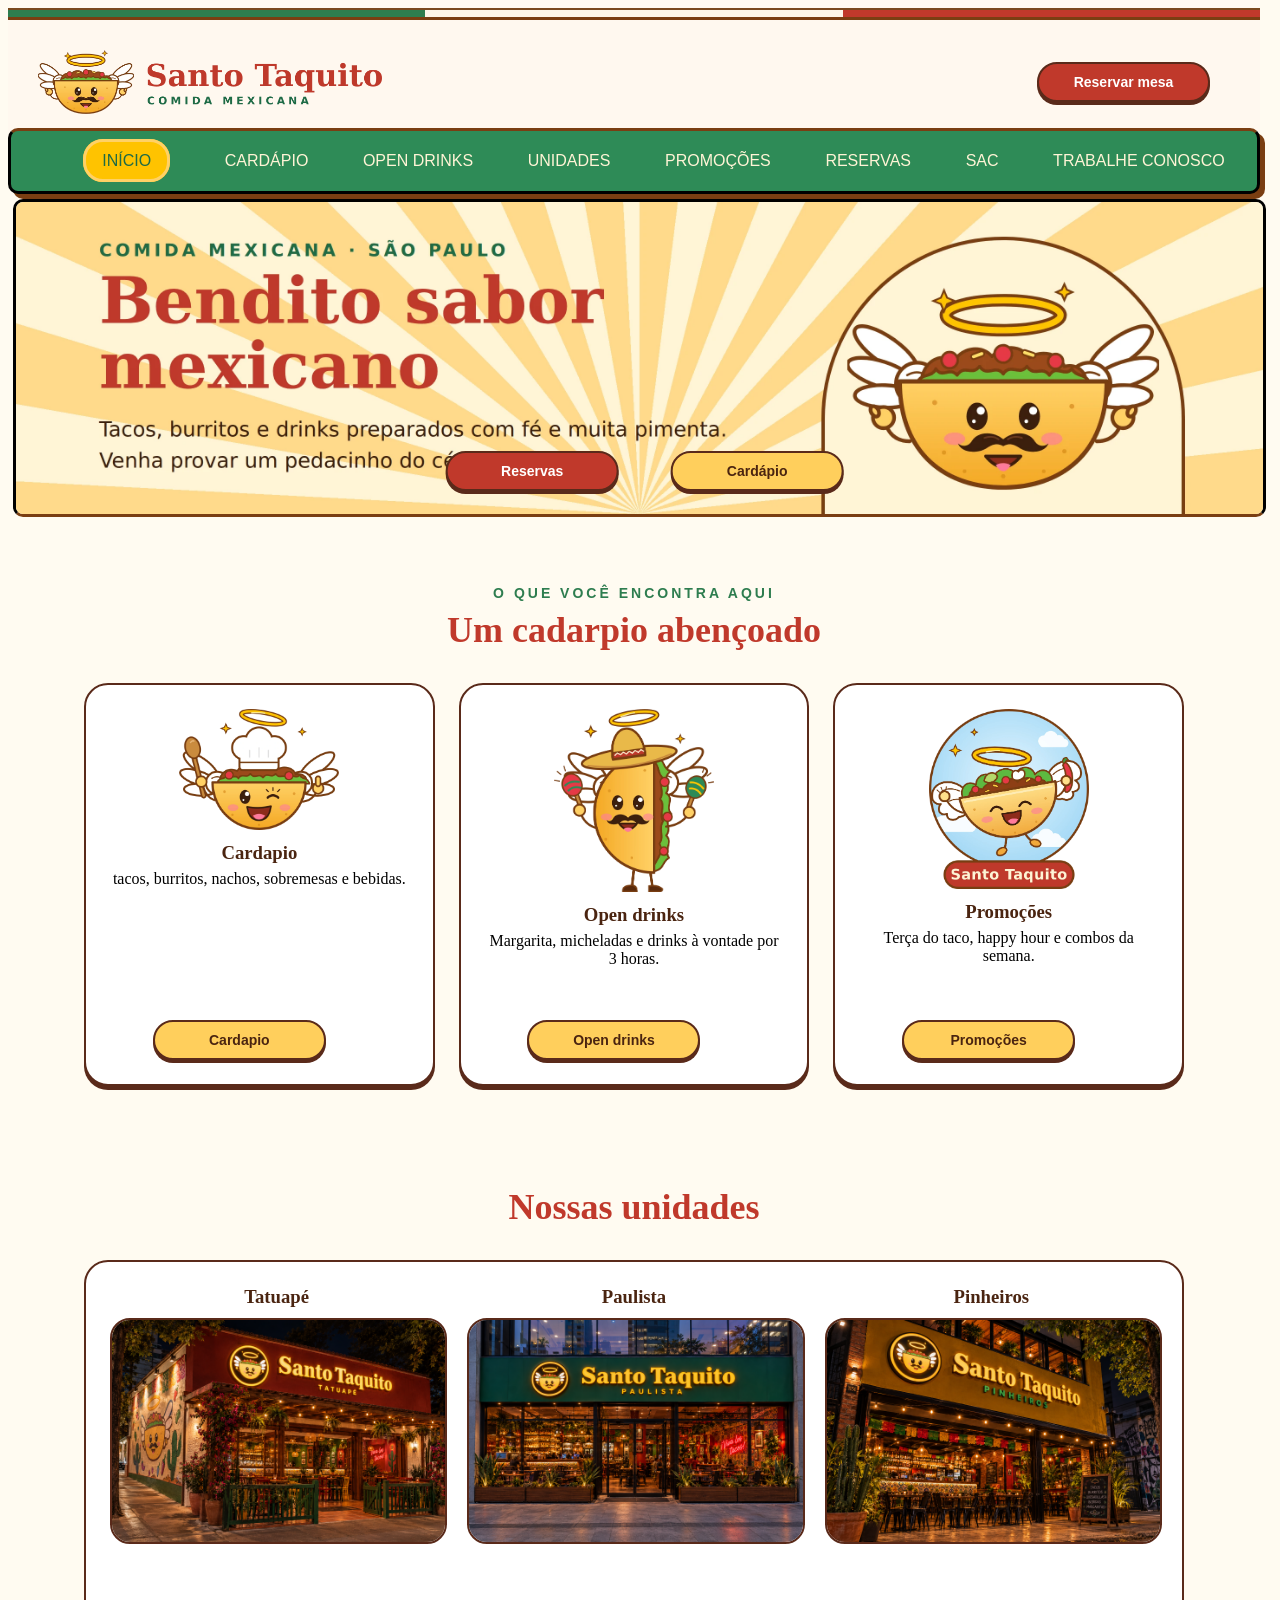
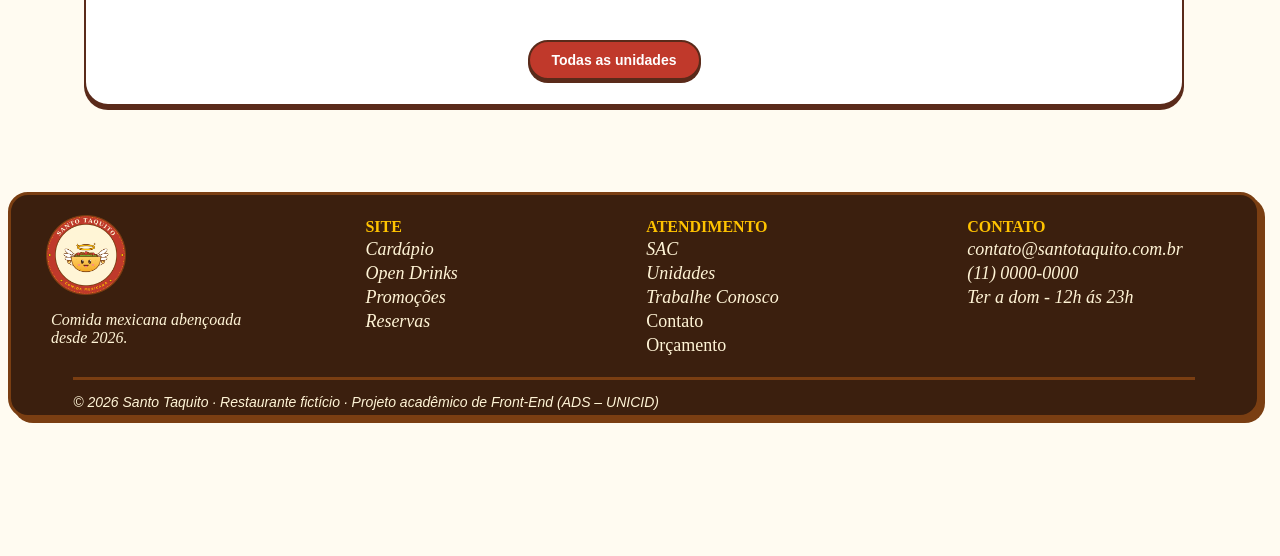
==== commit 970ba704: "Update index.html" ====
--- a/index.html
+++ b/index.html
@@ -21,7 +21,7 @@
                 <ul class="item-menu titulos">
                     <li><a class="menu-link" href="index.html" aria-current="page">INÍCIO</a></li>
                     <li><a class="menu-link" href="html/cardapio.html">CARDÁPIO</a></li>
-                    <li><a class="menu-link" href="html/open-drink.html">OPEN DRINKS</a></li>
+                    <li><a class="menu-link" href="html/open-drinks.html">OPEN DRINKS</a></li>
                     <li><a class="menu-link" href="html/unidades.html">UNIDADES</a></li>
                     <li><a class="menu-link" href="html/promocoes.html">PROMOÇÕES</a></li>
                     <li><a class="menu-link" href="html/reservas.html">RESERVAS</a></li>
--- a/css/style.css
+++ b/css/style.css
@@ -1,6 +1,6 @@
 /* Todas as cores que serão usadas no site */
 :root {
-  --vermelho-primenta:#C0392B;
+  --vermelho-pimenta:#C0392B;
   --vermelho-escuro:#9E2E22;
   --verde-moldura: #2E8B57;
   --verde-escuro:#1F6B45;
@@ -55,6 +55,8 @@
   
 }
 
+
+
 .btn {
     border:1px solid var(--marrom-contorno);
     border-radius: 20px;
@@ -67,7 +69,11 @@
 }
 
 .btn-principal {
-    background-color: var(--vermelho-primenta);
+    background-color: var(--vermelho-pimenta);
+    color: var(--branco);
+}
+.btn-unidades {
+    background-color: var(--vermelho-pimenta);
     color: var(--branco);
 }
 
@@ -77,15 +83,78 @@
 }
 
 body {
-    margin: 0;
-    background-color: var(--fundo-da-pagina);
-    margin-right: 20px;   
+    margin-right: 20px;
+    background-color: var(--fundo-da-pagina);   
+ }
+ #banner-orcamento {
+    border-radius: 20px;
+    margin-top: 5px;
+    border-style: solid;
+    border-color: var(--marrom-contorno);
+    width: 100%;
+ }
+ #banner-contato {
+    border-radius: 20px;
+    margin-top: 5px;
+    border-style: solid;
+    border-color: var(--marrom-contorno);
+    width: 100%;
+    height: 100%;
  }
 
 header {
     height: 120px;
 }
-    
+#banner-unidades {
+    border-radius: 20px;
+    margin-top: 5px;
+    border-style: solid;
+    border-color: var(--marrom-contorno);
+    width: 100%;
+}
+.imagem-unidade {
+    border-radius: 60px;
+    border-style: solid;
+    border-color: var(--marrom-contorno);
+    width: 70%;
+}
+.content-unidades {
+    padding: 60px;
+    display: flex;
+    margin-left: 70px;
+    margin-bottom: 20px;
+}
+.content-unidades h4, .content-unidades h2 {
+    display: flex;
+}
+
+.content-orcamento {
+    padding: 70px;
+    display: flex;
+    justify-content: space-between;
+}
+.card-orcamento {
+    border: solid 3px var(--marrom-contorno);
+    border-radius: 20px;
+    box-shadow: 5px 5px var(--marrom-contorno);
+    background-color: var(--creme);
+    width: 20%;
+    padding: 20px;
+}
+.content-contato {
+    padding: 50px;
+    display: flex;
+    justify-content: space-between;
+}
+.card-contato {
+    border: solid 3px var(--marrom-contorno);
+    border-radius: 20px;
+    box-shadow: 5px 5px var(--marrom-contorno);
+    background-color: var(--creme);
+    width: 40%;
+    padding: 20px;
+}
+
 footer {
     background-color: var(--marrom-texto);
     height: 220px;
@@ -106,6 +175,15 @@
     display: flex;
 }
 
+#banner-sac {
+    height: 100%;
+    width: 100%;
+    margin-top:5px;
+    border-radius: 10px;
+    border: 3px solid var(--marrom-contorno);
+    /* box-shadow: 5px 5px var(--marrom-contorno); */
+}
+
 #selo-rodape img{
     margin-left: 35px;
     margin-top: 20px;
@@ -149,15 +227,59 @@
 
 .rodape-site strong , .rodape-atendimento strong, .rodape-contato strong {
     color:var(--dourado-aureola);
-    margin-bottom:10px;
-}
+    margin: bottom 18px;
+}
+
+#banner-carpadio {
+    width: 100%;
+    height: 100%;
+    border-radius: 10px;
+    border-style: solid;
+    border-bottom-color: var(--marrom-contorno);
+    margin-top:4px;
+}
+
+
+.container-menu-cardapio {
+    margin-top: 20px;
+}
+ 
+.btn-menu {
+    border: 2px solid var(--marrom-contorno);
+    height: 10px;
+    padding: 10px;
+    border-radius: 20px;
+    width: 300px;
+    text-decoration: none;
+    color: var(--marrom-texto);
+    margin-left: 40px;
+}
+
 
 .rodape-site , .rodape-atendimento , .rodape-contato {
     list-style: none;
     display:inline-table;
-    margin: 0 auto;
+    margin: auto;
     margin-top:20px;  
 } 
+
+.content-sac {
+    border: 3px solid var(--marrom-contorno);
+    padding: 20px;
+    border-radius: 20px;
+    margin-bottom: 10px;
+    box-shadow: 5px 5px var(--marrom-contorno);
+
+}
+
+
+.content-sac h1 , .duas_colunas h1 {
+    color: var(--vermelho-primenta);
+}
+
+.form-sac {
+    display: grid;
+}
 
 .rodape-site li , .rodape-atendimento li , .rodape-contato li {
     margin-top:3px;
@@ -166,8 +288,9 @@
 .rodape-site a , .rodape-atendimento a , .rodape-contato i  {
     color:var(--creme);
     text-decoration: none;
-    font-size: small;
-}
+    font-size: 18px;
+}
+
 
 header::before {
   content: "";
@@ -182,205 +305,457 @@
     #c0392b 66.66% 100%
   );
 }
-
- /* trabalhe-conosco victor */
-   .banner-img img {
+/* inicio raffa*/
+  
+.card-img{
+   border: 1px solid #7A3E12; /* espessura da borda*/
+   padding: 30px 35px 50px 13px; /* Garante que todos os elementos internos tenham uma distância segura das bordas */
+   margin: 5px 15px; /* ajusta tudo fora das bordas */
+   border-radius: 13px;  /* as pontas das bordas arredondadas*/
+   margin-bottom: 0 auto;   /* Centraliza horizontalmente */
+   border-radius: 24px;
+   box-shadow: 4px 4px 0px #7A3E12;
+   background-color:#FFFFFF;
+}
+
+/* inicio gaby*/ 
+
+.cardapio {
+    display: grid;
+    grid-template-columns: repeat(3, 1fr);
+    gap: 60px 40px;
+    padding: 40px 5%;
+    text-align: center;
+    font-size: 22px;
+}
+
+    /* Inicio Henry */
+
+.banner-index {
+    width: 100%; /* Largura do elemento */
+    height: 100%; /* Altura do elemento */
+    border-radius: 10px; /* Arredonda os cantos */
+    border-style: solid; /* Estilo da linha solid= continua */
+    border-bottom-color: var(--marrom-contorno); /* Cor so da borda de baixo */
+    margin-top:4px; /* Margem so em cima ou so embaixo */
+}
+
+.banner {
+    position: relative; /* Define como o elemento é posicionado relative= fica no lugar normal, mas pode ser deslocado */ 
+}
+
+.banner img {
+    display: block; /* define o comportamento do elemento block= ocupa a linha inteira, um embaixo do outro */
+    width: 100%; /* Largura do elemento */
+    height: auto; /* Altura do elemento auto= se ajusta sozinha ao conteudo */
+}
+
+.banner .botoes {
+    position: absolute; /* Define como o elemento é posicionado absolute= sai do fluxo normal e se posiciona em relação ao position relative */
+    left: 50%; /* Distancia do elemento ate a borda esqueda */
+    bottom: 8%; /* Distancia do elemento ate a borda inferior */
+    transform: translateX(-43%); /* Move o elemento na horizontal */
+    display: flex; /* Define o comportamento do elemento flex= organiza em linha ou coluna de uma forma flexivel */
+    gap: 12px;  /* Define o espaço entre os itens de um flex ou grid */
+}
+
+.lista-unidades{
+    display: grid; /* Define o comportamento do elemento grid= transforma em um container de grade */
+    grid-template-columns: repeat(auto-fit, minmax(220px, 1fr)); /* Define as colunas de um display grid */
+    gap: 24px; /* Define o espaço entre o itens de um flex ou grid */
+    margin-bottom: 32px; /* margem so em cima ou so em baixo */
+}
+
+.unidade img{
+    width: 100%; /* Define a largura do elemento */
+    height: auto; /* Define a altura de um elemento auto= se ajusta sozinho ao conteudo */
+    border: 2px solid #5a2a1a; /* Cria uma borda */
+    border-radius: 20px; /* Arredonda os cantos */
+}
+
+.unidade h3 {
+    margin: 0 0 10px; /* Espaço de fora do elemento */
+    color: #4a2410; /* Define a cor do texto */
+}
+
+.unidade {
+    padding-bottom: 60px; /* Define o espaço interno na parte de baixo do elemento */
+}
+
+.btn {
+    display: inline-block; /* Define o comportamento do elemento */
+    padding: 10px 22px; /* Espaço dentro do elemento, entre o conteudo e as bordas */
+    border: 2px solid #5a2a1a; /* Cria uma borda */
+    border-radius: 999px;   /* Arredonda os cantos */ 
+    font-family: "Nunito", "Poppins", sans-serif; /* Tipo de letra (fonte) */
+    font-weight: 700; /* Espessura da letra */
+    font-size: 14px; /* Tamanho da letra */
+    text-decoration: none; /* Sublinhado e similares */
+    white-space: nowrap; /* Controla quebra de linha */
+    box-shadow: 0 3px 0 #5a2a1a;    /* Sombra ao redor do elemento */
+    transition: transform .1s, box-shadow .1s; /* Suaviza mudanças, como passar o mouse */
+}
+
+.btn-vermelho {
+    background: #c0392b; /* Fundo do elemento */
+    color: #fff; /* Define a cor do texto */
+}
+
+#bnt-center {
+    text-align: center; /* Define o alinhamento horizontal do texto */
+}
+
+.btn-amarelo {
+    background: #ffcf5c; /* Fundo do elemento */
+    color: #4a2410; /* DEfine a cor do texto */
+}
+
+/*efeito de clique que afunda o botão */
+.btn:hover {
+    transform: translateY(1px); /* Move o elemento na vertical */
+    box-shadow: 0 2px 0 #5a2a1a; /* Sombra ao redor do elemento */
+}
+
+.btn:active {
+    transform: translateY(3px); /* Move o elemento na vertical */
+    box-shadow: 0 0 0 #5a2a1a; /* Sombra ao redor do elemento */
+}
+
+.destaques,
+.unidades {
+    max-width: 1100px; /* Define a largura maxima que um elemento pode ter */
+    margin: 0 auto; /* Espaço fora do elemento */
+    padding: 50px 24px; /* Espaço dentro do elemento */
+    text-align: center; /* Alinhamento do texto */
+}
+
+.chamada {
+    margin: 0 0 8px; /* Espaço fora do elemento */
+    font-family: "Nunito", sans-serif; /* fonte da letra */
+    font-weight: 800; /* Espessura da letra */
+    font-size: 14px; /* Tamanho da letra */
+    letter-spacing: 3px; /* Espaço entre as letras */
+    color: #2e7d4f; /* Cor do elemento */
+}
+
+.destaques h2,
+.unidades h2  {
+    margin: 0 0 32px; /* Espaço de fora do elemento */
+    font-family: Georgia, "Times New Roman", serif; /* Fonte da letra */
+    font-size: 36px; /* Tamanho da letra */
+    color: #c0392b; /* Cor do elemento */
+}
+
+.cards {
+    display: grid; /* Define o comportamento do elemento */ 
+    grid-template-columns: repeat(auto-fit, minmax(240px, 1fr)); /* Define a coluna de um display */
+    gap: 24px; /* Espaço entre os elementos de flex ou grid */
+}
+
+.card {
+    display: flex; /* Define o comportamento do elemento */
+    flex-direction: column; /* Define a direção em que os itens são organizados */
+    align-items: center; /* Define o alinhamento dos itens no eixo transversal de container  flex ou grid */
+    padding: 24px; /* Espaço dentro do elemento, entre o conteudo e a borda */
+    background: #fff; /* Fundo do elemento */
+    border: 2px solid #5a2a1a; /* Cria uma borda */
+    border-radius: 24px; /* Arredonda os cantos */
+    box-shadow: 0 4px 0 #5a2a1a; /* Sombra ao redor do elemento */
+}
+
+.card img {
+    width: 160px; /* Largura do elemento */
+    height: auto; /* Altura do elemento */
+}
+
+.card h3 {
+    margin: 12px 0 6px; /* Espaço fora do elemento */
+    color: #4a2410; /* Cor do elemento */
+}
+
+.card p {
+    margin: 0 0 16px; /* Espaço fora do elemento */
+    flex-grow: 1; /* Faz o elemento crescer ate preecnher o espaço restante do container flex */ 
+}
+
+.unidades .btn{
+    width: auto; /* Largura do elemento */
+    min-width: max-content; /* Largura minima do elemento */
+    height: auto; /* Altura do elemento */ 
+}
+.card-uni {
+    padding: 24px; /* espaço dentro do elemento */
+    background: #fff; /* Fundo do elemento */
+    border: 2px solid #5a2a1a; /* Cria uma borda */
+    border-radius: 24px; /* Arredonda os cantos */
+    box-shadow: 0 4px 0 #5a2a1a; /* Sombra ao redor do elemento */
+}
+
+ /* fim Henry */
+
+.engloba-conteudo {
+    display:flex;
+    justify-content: space-evenly;
+}
+
+.duas_colunas details , .outros-canais {
+    border: 2px solid var(--marrom-contorno);
+    border-radius:10px;
+    padding:25px;
+}
+
+.duas_colunas summary {
+    border: 2px solid var(--marrom-contorno);
+}
+ 
+    /* início João */
+
+.borda{
+    border-radius: 20px; /*raio de borda das imagens*/
+    box-shadow:#7A3E12 3px 4px 0 0; /*sombra da borda*/
+}
+
+.margemc{
+    margin-top: 50px; /*espaçamento pra cima (externo)*/
+} 
+
+.margemb{
+    margin-bottom: 50px; /*espaçamento pra baixo (externo)*/
+}
+
+.img{
+    display: flex; /*deixa as imagens uma do lados da outra*/
+    gap: 200px; /*distância entre as imagens*/
+    justify-content: space-between; /*deixa as imagens no começo, meio e fim*/
+}
+
+.card1{
+    border:#7A3E12 solid 2px; /*deixa a borda sólida*/
+    border-radius: 24px; /*deixa a borda arredondada*/
+    box-shadow:#7A3E12 3px 4px 0 0; /*sombra da borda*/
+    padding: 30px; /*espaçamento (interno)*/
+    padding-inline: 20px; /*espaçamento nas laterais (interno)*/
+    background-color:#FFFFFF; /*cor de fundo*/
+    min-height: 460px; /*define a altura mínima do card.*/
+   
+}
+.card2{
+    border:#9E2E22 2px; /*deixa a borda sólida*/
+    border-radius: 24px; /*deixa a borda arredondada*/
+    box-shadow:#9E2E22 5px 6px 0 0; /*sombra da borda*/
+    padding: 2px; /*espaçamento (interno)*/
+    background-color: #C0392B; /*cor do fundo*/
+    width: 200px; /*tamanho do item*/
+    color:#FFF4D6;
+    margin: auto; /*espaçamento para centralizar (externo)*/
+    margin-bottom: 20px; /*espaçamento pra baixo (externo)*/
+}
+
+.banner{
+    margin-top: 5px;  /*espaçamento pra cima (externo)*/
+    padding-left: 5px; /*espaçamento para a esquerda (interno)*/
+}   
+    /* Fim João */
+
+
+
+/* Ryan - Cardápio */
+#menu-cardapio {
+    display: flex;
+    list-style: none;
+    font-family: 'Franklin Gothic Medium', 'Arial Narrow', Arial, sans-serif;
+    margin-top:60px;
+}
+
+.lista-cardapio h2  {
+    border-bottom: 2px solid var(--marrom-contorno);
+    padding-bottom: 4px;
+    width: 500px;
+}
+
+.lista-cardapio h2 , .item-preco {
+    color: var(--vermelho-pimenta);
+}
+
+.lista-cardapio {
+    display: flex;
+    gap:66px;
+    margin: 100px;
+    border-radius: 30px;
+    background: var(--fundo-da-pagina);
+}
+
+.grupo {
+    padding:20px;
+    width: 550px;
+    margin-bottom: 10px;
+    /* border-radius: 10px;
+    box-shadow: 5px 5px var(--marrom-contorno); */
+}
+
+.itens {
+    list-style: none;
+    margin: auto;
+    padding: 0px;
+}
+
+.item {
+    padding: 14px;
+    border-bottom: 2px dashed #e6d3a3;
+}
+
+.item-preco {
+    font-weight: bold;
+    font-size: 18px;
+}
+
+
+.pimenta {
+    border: 2px solid var(--marrom-contorno);
+    width: 10px; 
+    display: inline-flex;
+    height: 10px;
+    border-radius: 10px;
+    margin-left: 4px;
+    background-color: var(--vermelho-pimenta);
+}
+
+.pontilhado {
+    border: 1px dashed var(--marrom-contorno);
+    display:inline-flex;
+    width: 100px;
+    border-radius:10px;
+    margin-left: 2px;
+    position:relative;
+    bottom:3px;
+}
+
+.tag {
+    border: 2px solid var(--marrom-contorno);
+    padding:5px;
+    border-radius: 20px;
+    font-weight: bold;
+    font-size:10px;
+}
+
+.tag-verde {
+    background-color: var(--verde-alface);
+}
+
+.tag-amarela {
+    background-color: var(--dourado-aureola);
+}
+
+.item-nome {
+    font-weight: bold;
+    color: var(--marrom-texto);
+    font-size: 20px;
+}
+
+.descricao-item {
+    color:var(--marrom-contorno);
+}
+.drink {
+  text-align: center;
+}
+
+.drink img {
     width: 100%;
-    border: 2px solid var(--marrom-contorno);
-    border-radius: 20px;
-    box-shadow: 4px 4px 0 var(--marrom-contorno);
-    margin-top: 10px;
-   }
-   
-   .vaga-card,
-   .card-rh,
-   .form-candidadura {
-    border: 2px solid var(--marrom-contorno); /* borda e como ela fica, quanto menor px= borda fina, maior px= borda grossa */
-    box-shadow: 4px 4px 0 var(--marrom-contorno); /* sobras na borda do card */
-    margin: 0 0; /* margem de fora */
-    padding: 10px; /* margem de dentro */
-   }
+    max-width: 550px;
+    height: auto;
+    border: 3px solid var(--marrom-contorno);
+    border-radius: 20px;
+}
+
+.drink p b {
+    font-size: 24px;
+    color: var(--vermelho-primenta);
+}
+
+.banner-drinks{
+    border-radius: 20px;
+    margin-top: 5px;
+    border-style: solid;
+    border-color: var(--marrom-contorno);
+    width: 100%;
+    height: 100%;
+
+}
+
+.card-drinks {
+    border: 3px solid var(--marrom-contorno);
+    border-radius: 20px;
+    box-shadow: 5px 5px var(--marrom-contorno);
+    padding: 10px;
+    background-color: var(--branco);
+}
+
+/* fim gaby*/
+.uni-botom{
+  display: flex;
+  justify-content: center; /* Centraliza na horizontal */
+  align-items: center;     /* Centraliza na vertical */
+  height: 100vh;      
+} 
  
-    .vaga-card {
-       background-color: var(--branco); /* cor de fundo do card */
-       border: 2px solid var(--marrom-contorno);
-       border-radius: 20px; /* arredondamento das bordas */
-       margin-bottom: 20px; /* espaçamento entre os cards do lado de fora*/
-       max-width: 90%;  /* 100% para o card ocupar a coluna interia */
-       position: relative; /*posição relativa para permitir o poscionamento do status vaga*/
-
-    }
-
-    .card-rh {
-        border-radius: 20px; 
-        background-color: var(--verde-escuro); 
-        color: var(--branco); 
-        max-width: 90%; 
-    }
-    
-    .text-rh { /* cor titulo e-mail do rh */
-        color: var(--dourado-aureola); /* cor do titulo do card RH */
-    }
-
-    .titulos-vagas-candidatura {  /* Estilização dos titulo */
-        color: var(--vermelho-primenta); /* cor da fonte */
-        margin: 0 0 16px 0;  /* 0 ajusta em cima, 0 ajusta na diretita, 16px ajusta o que vem embaixo, utimo 0 ajusta o espaço na esquerda */
-        font-size: 30px; /* tamanho dos titulos maiores */
-        font-family: Georgia, 'Times New Roman', Times, serif;
-    }
-
-   .vaga-cargo {    /* estilização dos titulos de cargo */
-        font-size: 18px;   
-        font-weight: bold;     /* negrito */
-        font-family: Georgia, serif;    /* tipo da fonte */
-        color: #000000; /* cor da fonte dos titulos na caixa */
-   }
-
-   .vaga-local {
-        font-size: 16px;
-        color: var(--marrom-contorno); 
-        margin: 4px 0; /* espaço entre o cargo e a localização*/
-   }
-
-    .vaga-status {
-        background-color: var(--verde-alface); /* cor de fundo do status da vaga*/
-        border-radius: 20px; /* arredondamento da borda do status da vaga*/
-        border: 1px solid var(--marrom-contorno); /* borda do status da vaga*/
-        padding: 3px 6px; /* espaçamento interno do status da vaga*/
-        position: absolute; /*permite poscinar o status vaga dentro do card */
-        bottom: 10px; /* poscionamento do status vaga em relação a parte inferior do card */
-        right: 10px; /* poscionamento do status vaga em relação a parte direita do card */
-        font-size: 11px;
-        font-weight: bold;
-    }
-
-        .form-candidatura {  /* card da candidatura */
-        border: 2px solid var(--marrom-contorno); /* borda e a caracteristica de como fica a borda */
-        border-radius: 20px; /* arredondamento da borda do card */
-        box-shadow: 4px 4px 0 var(--marrom-contorno); /* sombra do card */ 
-        background-color: #FFFFFF;
-        max-width: 90%;
-        min-height: 700px; /* tamanho na vertical do card */
-        margin: 0px; /*espaçamento de fora */
-        padding: 24px; /* espaçamento de dentro */
-    }
-
-    .form-candidatura label {
-        font-weight: bold;
-        display: block; /* coloca cada titulo em cima do seu card */
-        font-family: Arial, sans-serif;
-    }
-
-    .form-candidatura input,
-    .form-candidatura select,
-    .form-candidatura textarea{
-        width: 100%; /* pega toda a largura da coluna */
-        padding: 10px;
-        box-sizing: border-box; /* o padding nao aumenta a largura total */
-        font-family: inherit; /* usa a mesma fonte do resto da pagina */
-        font-size: 14px; /*mesmo tamanho em todos os campos */
-    }
-    .form-candidatura input[type="submit"] { /* muda so o botao enviar-candidatura sem mexer nos outros campos */
-        width: auto; /* deixa o botao fixo sem aplicar a regra do input no  form-candidatura da linha 274 */  
-    }
-    
-    .text-envie-candidatura {
-        color: var(--vermelho-primenta); /* cor do titulo envie sua candidatura */
-    }
-
-    .card-nome {
-        border: 2px solid var(--marrom-contorno); /* borda e a caracteristisca de como fica a borda */
-        border-radius: 8px; /* arredondamento da borda do card */
-        width: 90%; /* largura do card */
-        color: var(--marrom-contorno);
-    }
-    
-    .card-email, 
-    .card-telefone, 
-    .card-vagas,
-    .card-unidades,
-    .card-sobre-voce
-     {
-        border: 2px solid var(--marrom-contorno); /* borda e a caracteristisca de como fica a borda */
-        border-radius: 8px; /* arredondamento da borda do card */ 
-        color: var(--marrom-contorno);
-    }
-
-    .vagas-unidades { 
-        display: flex; /* colocou os dois card na mesma linha */
-        gap: 10px; /* espaço entre os cards */
-    }
-
-    .telefone-email{
-      display: flex;
-      gap: 10px; 
-    }
-
-    .card-curriculo {
-        background-color: var(--branco);
-        border: 2px dashed var(--marrom-contorno); /* borda tracejada */
-        border-radius: 8px;
-        direction: rtl; /* inverte o sentido do card para jogar a caixa de selcionar o arquivo para a direita */
-        width: 90%;
-        color: var(--marrom-contorno);
-    }
-
-    .card-sobre-voce {
-        width: 90%;
-        height: 100px;
-        padding: 10px;
-        box-sizing: border-box;
-        resize: none;
-        color: var(--marrom-contorno);
-        min-height: 250px
-    }
-
-    .card-nome::placeholder, /* placeholder para adicionar a cor do texto dentro do card */
-    .card-email::placeholder,
-    .card-telefone::placeholder,
-    .card-sobre-voce::placeholder {
-        color: var(--marrom-contorno);
-    }
-
-    .card-curriculo::file-selector-button { /* escolher e colocar borda no "escolher arquiivo" */
-        border: 2px solid var(--marrom-contorno);
-        border-radius: 8px;
-        font-weight: bold;
-        
-    }
-    
-    .enviar-candidatura {  /* card enviar candidatura */
-        border: 2px solid var(--marrom-contorno); /* borda e a caracteristisca de como fica a borda */
-        border-radius: 8px; /* arredondamento da borda do card */
-        box-shadow: 4px 4px 0 var(--marrom-contorno); /* sombra do card */ 
-        background-color: var(--vermelho-primenta); /* cor de dentro do card */
-        margin-top: 20px; /* afasta o botao da caixa sobre voce */
-        font-size: 14px; /* fonte do botao no mesmo tamanho dos campos */
-        color: var(--branco);
-        font-weight: bold;
-        padding: 10px 24px;
-        cursor: pointer; /* muda o cursor do mouse para maozinha quando passa em cima do botao */
-        
-    }
-    
-    .vagas {
-        display: grid;
-        grid-template-columns: 1fr 1.2fr; /* coluna esquerda menor e da direita menor */
-        gap: 30px; /*espaço entre as colunas */
-        padding: 30px;
-        }
-    
-    .campo {
-       flex: 1; /* cada campo ocupa metade da tela */
-    }
-
-    .form-candidadura .campo
-    .form-candidadura .card-nome,
-    .form-candidadura .card-curriculo,
-    .card-telefone,
-    .card-email {
-      margin-bottom: 14px;
-      }
-        
-    /* fim trabalhe conosco */
-    +
+.h-uni{
+  border-bottom: 1px solid #000;
+  background-color: #FFFFFF;
+  text-shadow: 2px 2px 5px #C0392B;
+}
+.tam-botao {
+  display: block;
+  margin: 0 auto; /* Centraliza horizontalmente */
+  max-width: 100%; /* Garante que ela não ultrapasse a largura do card */
+}
+
+.container-tags {
+  display: flex;
+  justify-content: center; /* Centraliza horizontalmente */
+  gap: 15px;               /* Espaçamento entre as tags */
+  flex-wrap: wrap;         /* Quebra para a linha de baixo se faltar espaço */
+}
+
+.video-uni {
+    width: 700px;
+    max-width: px; /* faz com que o elemento não ultrapasse a largura*/
+    height: auto;     /* autoplay automatico*/
+    align-items: center;
+    margin: 25px;
+    border-radius: 24px; 
+    display: block;
+    margin: 0 auto;
+}
+
+.card-display-video{
+    border: 1px solid #7A3E12; /* espessura da borda*/
+    padding: 5px 5px 100px; /* Garante que todos os elementos internos tenham uma distância segura das bordas */
+    margin: auto;
+    border-radius: 13px;  /* as pontas das bordas arredondadas*/ 
+    box-shadow: 4px 4px 0px #7A3E12;  /* adicionar efeito de sombra */
+    background-color:#FFFFFF; /*cor de fundo do card*/
+    width: 1000px;
+    height: 500px;
+    align-items: center; /*alinhar itens*/
+}
+.h1-uni{
+    margin-top: 50px; /* margem cima */
+   text-align: center; /*alinha texto*/
+   justify-content: center; /* Centraliza os itens horizontalmente */
+   font-size: 50px; /*tamanho da fonte*/
+   text-shadow: 2px 2px 5px #C0392B; /*aplicar sombra em um elemento*/
+   color:#C0392B; /*cor da palavra*/
+
+}
+.h2-uni{
+    font-family: Georgia, 'Times New Roman', Times, serif;
+    text-align: center;
+    color: #1F6B45;
+    border-radius: 13px;
+}
+.h2-01{
+    text-align: center;
+}
+  /* fim raffa */
+
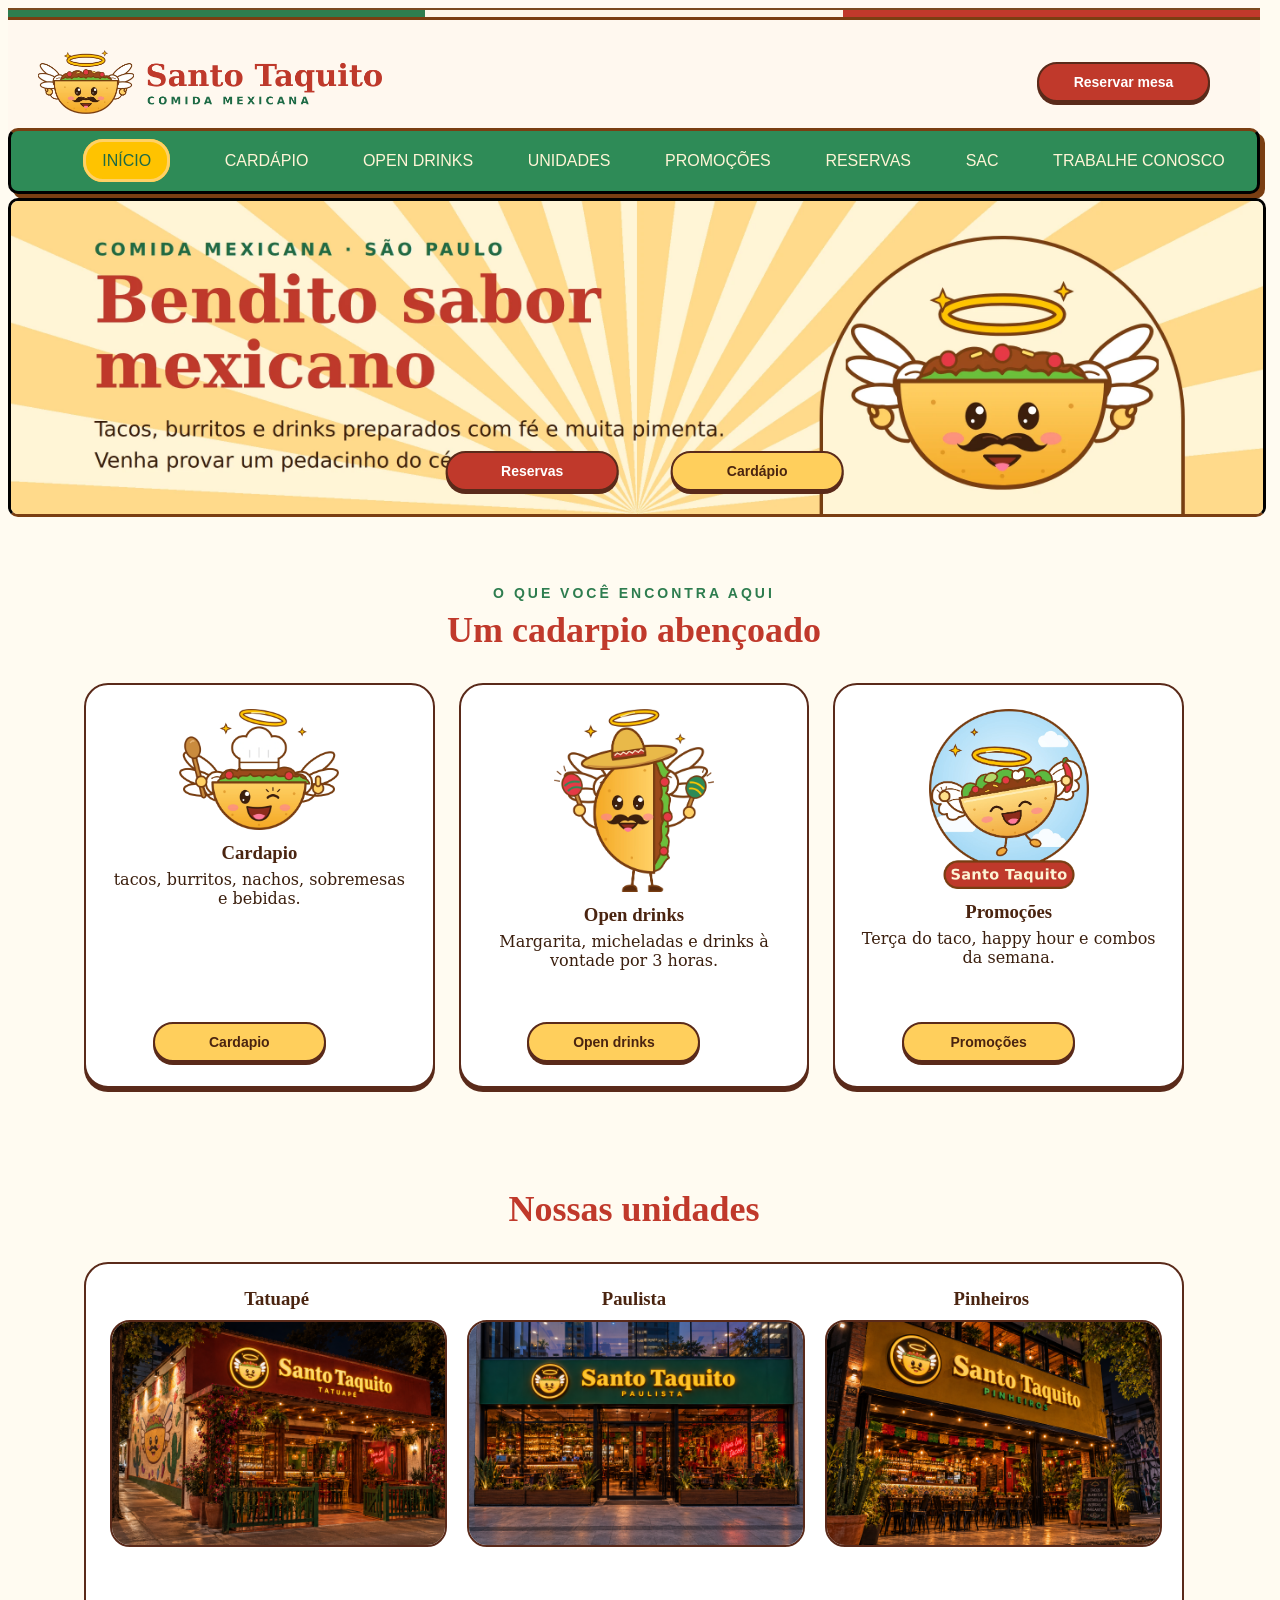
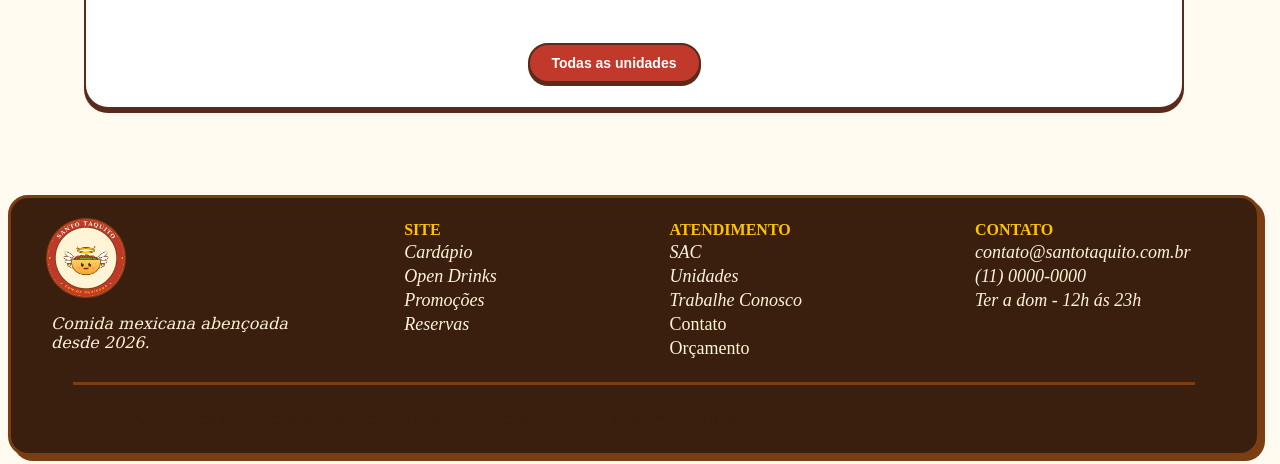
==== commit 7b28dbd5: "fix: alt rodapé" ====
--- a/index.html
+++ b/index.html
@@ -101,10 +101,10 @@
                     </div>
                     <ul class="rodape-site">
                         <li><strong>SITE</strong></li>
-                        <li><a href="hmtl/cardapio.html"><i>Cardápio</i></a></li>
-                        <li><a href="html/open-drink.html"><i>Open Drinks</i></a></li>
+                        <li><a href="html/cardapio.html"><i>Cardápio</i></a></li>
+                        <li><a href="html/open-drinks.html"><i>Open Drinks</i></a></li>
                         <li><a href="html/promocoes.html"><i>Promoções</i></a></li>
-                        <li><a href="html/reservas.htrml"><i>Reservas</i></a></li>
+                        <li><a href="html/reservas.html"><i>Reservas</i></a></li>
                     </ul>
                     <ul class="rodape-atendimento">
                         <li><strong>ATENDIMENTO</strong></li>
--- a/css/style.css
+++ b/css/style.css
@@ -1,25 +1,25 @@
 /* Todas as cores que serão usadas no site */
 :root {
-  --vermelho-pimenta:#C0392B;
-  --vermelho-escuro:#9E2E22;
-  --verde-moldura: #2E8B57;
-  --verde-escuro:#1F6B45;
-  --dourado-aureola:#FFC300;
-  --amarelo-tordilha:#FFD166;
-  --laranja-tordilha:#F4A824;
-  --raio-dourado:#FFD98A;
-  --creme:#FFF4D6;
-  --fundo-da-pagina:#FFFBF1;
-  --branco:#FFFFFF;
-  --marrom-contorno: #7A3E12;
-  --marrom-texto: #3B1F0E;
-  --verde-alface: #6BBF3A;
-  --vermelho-tomate:#E63946;
-  --rosa-bochecha:#FF7B9C;
-}
-
-.item-menu{
-    display:flex;
+    --vermelho-pimenta: #C0392B;
+    --vermelho-escuro: #9E2E22;
+    --verde-moldura: #2E8B57;
+    --verde-escuro: #1F6B45;
+    --dourado-aureola: #FFC300;
+    --amarelo-tordilha: #FFD166;
+    --laranja-tordilha: #F4A824;
+    --raio-dourado: #FFD98A;
+    --creme: #FFF4D6;
+    --fundo-da-pagina: #FFFBF1;
+    --branco: #FFFFFF;
+    --marrom-contorno: #7A3E12;
+    --marrom-texto: #3B1F0E;
+    --verde-alface: #6BBF3A;
+    --vermelho-tomate: #E63946;
+    --rosa-bochecha: #FF7B9C;
+}
+
+.item-menu {
+    display: flex;
     justify-content: space-around;
     list-style: none;
 }
@@ -33,32 +33,32 @@
     background-color: var(--verde-moldura);
     padding: 5px;
     border-style: solid;
-    border-top-color: var(--marrom-contorno) ;
+    border-top-color: var(--marrom-contorno);
     box-shadow: 5px 5px var(--marrom-contorno);
-    border-radius:10px;
+    border-radius: 10px;
 }
 
 #imagem-banner {
     height: 64px;
-    padding:20px;
-    cursor:pointer;
- }
+    padding: 20px;
+    cursor: pointer;
+}
 
 
 
 .content-group {
-  display: flex;
-  justify-content: space-between;
-  align-items: center;
-  padding: 10px; 
-  background-color: #fff8ef;
-  
+    display: flex;
+    justify-content: space-between;
+    align-items: center;
+    padding: 10px;
+    background-color: #fff8ef;
+
 }
 
 
 
 .btn {
-    border:1px solid var(--marrom-contorno);
+    border: 1px solid var(--marrom-contorno);
     border-radius: 20px;
     padding: 10px;
     text-decoration: none;
@@ -66,12 +66,14 @@
     margin-right: 40px;
     width: 125px;
     text-align: center;
+    font-family: "DejaVu Serif", Georgia, serif;
 }
 
 .btn-principal {
     background-color: var(--vermelho-pimenta);
     color: var(--branco);
 }
+
 .btn-unidades {
     background-color: var(--vermelho-pimenta);
     color: var(--branco);
@@ -79,128 +81,225 @@
 
 
 .titulos {
-    font-family:'Franklin Gothic Medium', 'Arial Narrow', Arial, sans-serif;
+    font-family: 'Franklin Gothic Medium', 'Arial Narrow', Arial, sans-serif;
 }
 
 body {
     margin-right: 20px;
-    background-color: var(--fundo-da-pagina);   
- }
- #banner-orcamento {
+    background-color: var(--fundo-da-pagina);
+}
+
+#banner-orcamento {
+    border-radius: 20px;
+    margin-top: 5px;
+    border-style: solid;
+    border-color: var(--marrom-contorno);
+    width: 100%;
+}
+
+
+ #banner-contato {
+    border-radius: 20px;
+    margin-top: 5px;
+    border-style: solid;
+    border-color: var(--marrom-contorno);
+    width: 100%;
+    height: 100%;
+    margin: 0;
+    background-color: var(--fundo-da-pagina);
+    margin-right: 20px;
+
+    min-height: 100%;
+    display: flex;
+    flex-direction: column;
+}
+
+header {
+    height: 120px;
+}
+
+#banner-unidades {
+    border-radius: 20px;
+    margin-top: 5px;
+    border-style: solid;
+    border-color: var(--marrom-contorno);
+    width: 100%;
+}
+
+.imagem-unidade {
+    border-radius: 60px;
+    border-style: solid;
+    border-color: var(--marrom-contorno);
+    width: 70%;
+}
+
+.content-unidades {
+    padding: 60px;
+    display: flex;
+    margin-left: 70px;
+    margin-bottom: 20px;
+}
+
+.content-unidades h4,
+.content-unidades h2 {
+    display: flex;
+}
+/* bruno orçamento */
+#banner-orcamento {
     border-radius: 20px;
     margin-top: 5px;
     border-style: solid;
     border-color: var(--marrom-contorno);
     width: 100%;
  }
- #banner-contato {
-    border-radius: 20px;
-    margin-top: 5px;
-    border-style: solid;
-    border-color: var(--marrom-contorno);
-    width: 100%;
-    height: 100%;
- }
-
-header {
-    height: 120px;
-}
-#banner-unidades {
-    border-radius: 20px;
-    margin-top: 5px;
-    border-style: solid;
-    border-color: var(--marrom-contorno);
-    width: 100%;
-}
-.imagem-unidade {
-    border-radius: 60px;
-    border-style: solid;
-    border-color: var(--marrom-contorno);
-    width: 70%;
-}
-.content-unidades {
-    padding: 60px;
-    display: flex;
-    margin-left: 70px;
-    margin-bottom: 20px;
-}
-.content-unidades h4, .content-unidades h2 {
-    display: flex;
-}
 
 .content-orcamento {
     padding: 70px;
     display: flex;
     justify-content: space-between;
 }
+
 .card-orcamento {
     border: solid 3px var(--marrom-contorno);
     border-radius: 20px;
     box-shadow: 5px 5px var(--marrom-contorno);
-    background-color: var(--creme);
+    background-color: var(--branco);
     width: 20%;
     padding: 20px;
 }
+
+
+.centralizacao  {
+    text-align: center;
+    color: var(--vermelho-pimenta);
+    font-family: "DejaVu Serif", Georgia, serif;
+}
+
+p {
+    font-family: "DejaVu Serif", Georgia, serif;
+    color: var(--marrom-texto);
+}
+.cor-h2-orcamento {
+    font-family: "DejaVu Serif", Georgia, serif;
+    color: var(--marrom-texto);
+}
+/* fim bruno orçamento */
+/* bruno - contato */
+#contato-confirmacao {
+  text-align: center;
+  padding: 24px;
+}
+
 .content-contato {
     padding: 50px;
     display: flex;
     justify-content: space-between;
 }
+
 .card-contato {
     border: solid 3px var(--marrom-contorno);
     border-radius: 20px;
     box-shadow: 5px 5px var(--marrom-contorno);
-    background-color: var(--creme);
+    background-color: var(--branco);
     width: 40%;
     padding: 20px;
 }
+.form-contato input[type="text"], input[type="email"], input[type="tel"], textarea {
+    width: 100%;
+    padding: 10px;
+    margin-bottom: 10px;
+    margin-top: 2px;
+    border: 3px solid var(--marrom-contorno);
+    border-radius: 8px;
+    box-sizing: border-box;
+    font-family: "DejaVu Serif", Georgia, serif;
+}
+.form-contato input[type="number"], input[type="date"] {
+    padding: 10px;
+    margin-bottom: 10px;
+    margin-top: 2px;
+    border: 3px solid var(--marrom-contorno);
+    border-radius: 8px;
+    box-sizing: border-box;
+    font-family: "DejaVu Serif", Georgia, serif;
+}
+.posicao {
+    display: flex;
+    gap: 10px;
+}
+.contato-label {
+    font-weight: bold;
+    font-family: "DejaVu Serif", Georgia, serif;
+    color: var(--marrom-texto);
+}
+.form-contato input:focus, .form-contato textarea:focus {
+    outline: 2px solid var(--verde-moldura);
+    outline-offset: 3px;
+}
+
+p {
+    font-family: "DejaVu Serif", Georgia, serif;
+    color: var(--marrom-texto);
+}
+.botao-form-contato {
+    background-color: var(--vermelho-pimenta);
+    color: var(--branco);
+    border: 3px solid var(--marrom-contorno);
+    border-radius: 24px;
+    padding: 12px 20px;
+    box-shadow: 4px 4px 0 var(--marrom-contorno);
+    font-family: arial, sans-serif;
+    font-weight: bold;
+    cursor: pointer;
+}
+/* fim bruno */
 
 footer {
     background-color: var(--marrom-texto);
-    height: 220px;
+    height: auto;
+    min-height: 220px;
     border-radius: 20px;
     border: 3px solid var(--marrom-contorno);
     box-shadow: 5px 5px var(--marrom-contorno);
+    margin-top: auto;
+
 }
 
 .copy-rodape {
     margin: 0 auto;
-    height: 80%;
+    padding: 12px 0;
     width: 90%;
     border-top: 3px solid var(--marrom-contorno);
     font-family: 'Franklin Gothic Medium', 'Arial Narrow', Arial, sans-serif;
-    font-size:14px;
-    text-align:center;
-    color:var(--creme);
+    font-size: 14px;
+    text-align: center;
+    color: var(--creme);
     display: flex;
 }
 
 #banner-sac {
     height: 100%;
     width: 100%;
-    margin-top:5px;
+    margin-top: 5px;
     border-radius: 10px;
     border: 3px solid var(--marrom-contorno);
-    /* box-shadow: 5px 5px var(--marrom-contorno); */
-}
-
-#selo-rodape img{
+}
+
+#selo-rodape img {
     margin-left: 35px;
     margin-top: 20px;
-    height: 80px ;
+    height: 80px;
 }
 
 #selo-rodape p {
     color: var(--creme);
     margin-left: 40px;
     margin-bottom: 30px;
-    /* display: flex;
-    position:fixed;
-    top:275px; */
+
 }
 
 #selo-rodape {
-    display:grid;
+    display: grid;
     margin-right: 10px;
 }
 
@@ -213,20 +312,21 @@
     background-color: var(--verde-moldura);
     height: 180px;
     border-radius: 20px;
-    color:var(--verde-escuro)
-    
+    color: var(--verde-escuro)
 }
 
 .menu a[aria-current="page"] {
     background-color: var(--dourado-aureola);
     padding: 10px 16px;
     border-radius: 20px;
-    border:3px solid var(--amarelo-tordilha);
-    color:var(--verde-escuro)
-}
-
-.rodape-site strong , .rodape-atendimento strong, .rodape-contato strong {
-    color:var(--dourado-aureola);
+    border: 3px solid var(--amarelo-tordilha);
+    color: var(--verde-escuro)
+}
+
+.rodape-site strong,
+.rodape-atendimento strong,
+.rodape-contato strong {
+    color: var(--dourado-aureola);
     margin: bottom 18px;
 }
 
@@ -236,14 +336,20 @@
     border-radius: 10px;
     border-style: solid;
     border-bottom-color: var(--marrom-contorno);
-    margin-top:4px;
-}
-
+    margin-top: 4px;
+}
+
+#menu-cardapio {
+    display: flex;
+    list-style: none;
+    font-family: 'Franklin Gothic Medium', 'Arial Narrow', Arial, sans-serif;
+    
+}
 
 .container-menu-cardapio {
     margin-top: 20px;
 }
- 
+
 .btn-menu {
     border: 2px solid var(--marrom-contorno);
     height: 10px;
@@ -256,12 +362,14 @@
 }
 
 
-.rodape-site , .rodape-atendimento , .rodape-contato {
+.rodape-site,
+.rodape-atendimento,
+.rodape-contato {
     list-style: none;
-    display:inline-table;
+    display: inline-table;
     margin: auto;
-    margin-top:20px;  
-} 
+    margin-top: 20px;
+}
 
 .content-sac {
     border: 3px solid var(--marrom-contorno);
@@ -273,52 +381,66 @@
 }
 
 
-.content-sac h1 , .duas_colunas h1 {
-    color: var(--vermelho-primenta);
+.content-sac h1,
+.duas_colunas h1 {
+    color: var(--vermelho-pimenta);
 }
 
 .form-sac {
     display: grid;
 }
 
-.rodape-site li , .rodape-atendimento li , .rodape-contato li {
-    margin-top:3px;
-}
-
-.rodape-site a , .rodape-atendimento a , .rodape-contato i  {
-    color:var(--creme);
+/* Esconde o formulário do SAC quando ele tiver hidden */
+.form-sac[hidden] {
+  display: none;
+}
+
+.rodape-site li,
+.rodape-atendimento li,
+.rodape-contato li {
+    margin-top: 3px;
+}
+
+.rodape-site a,
+.rodape-atendimento a,
+.rodape-contato i {
+    color: var(--creme);
     text-decoration: none;
     font-size: 18px;
 }
 
 
 header::before {
-  content: "";
-  display: block;
-  height: 7px;
-  border-top: 2px solid #7a4a1e;
-  border-bottom: 3px solid var(--marrom-contorno);
-  background: linear-gradient(
-    to right,
-    #2e7d4f 0 33.33%,
-    #fdf6e9 33.33% 66.66%,
-    #c0392b 66.66% 100%
-  );
-}
+    content: "";
+    display: block;
+    height: 7px;
+    border-top: 2px solid #7a4a1e;
+    border-bottom: 3px solid var(--marrom-contorno);
+    background: linear-gradient(to right,
+            #2e7d4f 0 33.33%,
+            #fdf6e9 33.33% 66.66%,
+            #c0392b 66.66% 100%);
+}
+
 /* inicio raffa*/
-  
-.card-img{
-   border: 1px solid #7A3E12; /* espessura da borda*/
-   padding: 30px 35px 50px 13px; /* Garante que todos os elementos internos tenham uma distância segura das bordas */
-   margin: 5px 15px; /* ajusta tudo fora das bordas */
-   border-radius: 13px;  /* as pontas das bordas arredondadas*/
-   margin-bottom: 0 auto;   /* Centraliza horizontalmente */
-   border-radius: 24px;
-   box-shadow: 4px 4px 0px #7A3E12;
-   background-color:#FFFFFF;
-}
-
-/* inicio gaby*/ 
+
+.card-img {
+    border: 1px solid #7A3E12;
+    /* espessura da borda*/
+    padding: 30px 35px 50px 13px;
+    /* Garante que todos os elementos internos tenham uma distância segura das bordas */
+    margin: 5px 15px;
+    /* ajusta tudo fora das bordas */
+    border-radius: 13px;
+    /* as pontas das bordas arredondadas*/
+    margin-bottom: 0 auto;
+    /* Centraliza horizontalmente */
+    border-radius: 24px;
+    box-shadow: 4px 4px 0px #7A3E12;
+    background-color: #FFFFFF;
+}
+
+/* inicio gaby*/
 
 .cardapio {
     display: grid;
@@ -329,264 +451,493 @@
     font-size: 22px;
 }
 
-    /* Inicio Henry */
+/* Inicio Henry */
 
 .banner-index {
-    width: 100%; /* Largura do elemento */
-    height: 100%; /* Altura do elemento */
-    border-radius: 10px; /* Arredonda os cantos */
-    border-style: solid; /* Estilo da linha solid= continua */
-    border-bottom-color: var(--marrom-contorno); /* Cor so da borda de baixo */
-    margin-top:4px; /* Margem so em cima ou so embaixo */
+    width: 100%;
+    /* Largura do elemento */
+    height: 100%;
+    /* Altura do elemento */
+    border-radius: 10px;
+    /* Arredonda os cantos */
+    border-style: solid;
+    /* Estilo da linha solid= continua */
+    border-bottom-color: var(--marrom-contorno);
+    /* Cor so da borda de baixo */
+    margin-top: 4px;
+    /* Margem so em cima ou so embaixo */
 }
 
 .banner {
-    position: relative; /* Define como o elemento é posicionado relative= fica no lugar normal, mas pode ser deslocado */ 
+    position: relative;
+    /* Define como o elemento é posicionado relative= fica no lugar normal, mas pode ser deslocado */
 }
 
 .banner img {
-    display: block; /* define o comportamento do elemento block= ocupa a linha inteira, um embaixo do outro */
-    width: 100%; /* Largura do elemento */
-    height: auto; /* Altura do elemento auto= se ajusta sozinha ao conteudo */
+    display: block;
+    /* define o comportamento do elemento block= ocupa a linha inteira, um embaixo do outro */
+    width: 100%;
+    /* Largura do elemento */
+    height: auto;
+    /* Altura do elemento auto= se ajusta sozinha ao conteudo */
 }
 
 .banner .botoes {
-    position: absolute; /* Define como o elemento é posicionado absolute= sai do fluxo normal e se posiciona em relação ao position relative */
-    left: 50%; /* Distancia do elemento ate a borda esqueda */
-    bottom: 8%; /* Distancia do elemento ate a borda inferior */
-    transform: translateX(-43%); /* Move o elemento na horizontal */
-    display: flex; /* Define o comportamento do elemento flex= organiza em linha ou coluna de uma forma flexivel */
-    gap: 12px;  /* Define o espaço entre os itens de um flex ou grid */
-}
-
-.lista-unidades{
-    display: grid; /* Define o comportamento do elemento grid= transforma em um container de grade */
-    grid-template-columns: repeat(auto-fit, minmax(220px, 1fr)); /* Define as colunas de um display grid */
-    gap: 24px; /* Define o espaço entre o itens de um flex ou grid */
-    margin-bottom: 32px; /* margem so em cima ou so em baixo */
-}
-
-.unidade img{
-    width: 100%; /* Define a largura do elemento */
-    height: auto; /* Define a altura de um elemento auto= se ajusta sozinho ao conteudo */
-    border: 2px solid #5a2a1a; /* Cria uma borda */
-    border-radius: 20px; /* Arredonda os cantos */
+    position: absolute;
+    /* Define como o elemento é posicionado absolute= sai do fluxo normal e se posiciona em relação ao position relative */
+    left: 50%;
+    /* Distancia do elemento ate a borda esqueda */
+    bottom: 8%;
+    /* Distancia do elemento ate a borda inferior */
+    transform: translateX(-43%);
+    /* Move o elemento na horizontal */
+    display: flex;
+    /* Define o comportamento do elemento flex= organiza em linha ou coluna de uma forma flexivel */
+    gap: 12px;
+    /* Define o espaço entre os itens de um flex ou grid */
+}
+
+.lista-unidades {
+    display: grid;
+    /* Define o comportamento do elemento grid= transforma em um container de grade */
+    grid-template-columns: repeat(auto-fit, minmax(220px, 1fr));
+    /* Define as colunas de um display grid */
+    gap: 24px;
+    /* Define o espaço entre o itens de um flex ou grid */
+    margin-bottom: 32px;
+    /* margem so em cima ou so em baixo */
+}
+
+.unidade img {
+    width: 100%;
+    /* Define a largura do elemento */
+    height: auto;
+    /* Define a altura de um elemento auto= se ajusta sozinho ao conteudo */
+    border: 2px solid #5a2a1a;
+    /* Cria uma borda */
+    border-radius: 20px;
+    /* Arredonda os cantos */
 }
 
 .unidade h3 {
-    margin: 0 0 10px; /* Espaço de fora do elemento */
-    color: #4a2410; /* Define a cor do texto */
+    margin: 0 0 10px;
+    /* Espaço de fora do elemento */
+    color: #4a2410;
+    /* Define a cor do texto */
 }
 
 .unidade {
-    padding-bottom: 60px; /* Define o espaço interno na parte de baixo do elemento */
+    padding-bottom: 60px;
+    /* Define o espaço interno na parte de baixo do elemento */
 }
 
 .btn {
-    display: inline-block; /* Define o comportamento do elemento */
-    padding: 10px 22px; /* Espaço dentro do elemento, entre o conteudo e as bordas */
-    border: 2px solid #5a2a1a; /* Cria uma borda */
-    border-radius: 999px;   /* Arredonda os cantos */ 
-    font-family: "Nunito", "Poppins", sans-serif; /* Tipo de letra (fonte) */
-    font-weight: 700; /* Espessura da letra */
-    font-size: 14px; /* Tamanho da letra */
-    text-decoration: none; /* Sublinhado e similares */
-    white-space: nowrap; /* Controla quebra de linha */
-    box-shadow: 0 3px 0 #5a2a1a;    /* Sombra ao redor do elemento */
-    transition: transform .1s, box-shadow .1s; /* Suaviza mudanças, como passar o mouse */
+    display: inline-block;
+    /* Define o comportamento do elemento */
+    padding: 10px 22px;
+    /* Espaço dentro do elemento, entre o conteudo e as bordas */
+    border: 2px solid #5a2a1a;
+    /* Cria uma borda */
+    border-radius: 999px;
+    /* Arredonda os cantos */
+    font-family: "Nunito", "Poppins", sans-serif;
+    /* Tipo de letra (fonte) */
+    font-weight: 700;
+    /* Espessura da letra */
+    font-size: 14px;
+    /* Tamanho da letra */
+    text-decoration: none;
+    /* Sublinhado e similares */
+    white-space: nowrap;
+    /* Controla quebra de linha */
+    box-shadow: 0 3px 0 #5a2a1a;
+    /* Sombra ao redor do elemento */
+    transition: transform .1s, box-shadow .1s;
+    /* Suaviza mudanças, como passar o mouse */
 }
 
 .btn-vermelho {
-    background: #c0392b; /* Fundo do elemento */
-    color: #fff; /* Define a cor do texto */
+    background: #c0392b;
+    /* Fundo do elemento */
+    color: #fff;
+    /* Define a cor do texto */
 }
 
 #bnt-center {
-    text-align: center; /* Define o alinhamento horizontal do texto */
+    text-align: center;
+    /* Define o alinhamento horizontal do texto */
 }
 
 .btn-amarelo {
-    background: #ffcf5c; /* Fundo do elemento */
-    color: #4a2410; /* DEfine a cor do texto */
+    background: #ffcf5c;
+    /* Fundo do elemento */
+    color: #4a2410;
+    /* DEfine a cor do texto */
 }
 
 /*efeito de clique que afunda o botão */
 .btn:hover {
-    transform: translateY(1px); /* Move o elemento na vertical */
-    box-shadow: 0 2px 0 #5a2a1a; /* Sombra ao redor do elemento */
+    transform: translateY(1px);
+    /* Move o elemento na vertical */
+    box-shadow: 0 2px 0 #5a2a1a;
+    /* Sombra ao redor do elemento */
 }
 
 .btn:active {
-    transform: translateY(3px); /* Move o elemento na vertical */
-    box-shadow: 0 0 0 #5a2a1a; /* Sombra ao redor do elemento */
+    transform: translateY(3px);
+    /* Move o elemento na vertical */
+    box-shadow: 0 0 0 #5a2a1a;
+    /* Sombra ao redor do elemento */
 }
 
 .destaques,
 .unidades {
-    max-width: 1100px; /* Define a largura maxima que um elemento pode ter */
-    margin: 0 auto; /* Espaço fora do elemento */
-    padding: 50px 24px; /* Espaço dentro do elemento */
-    text-align: center; /* Alinhamento do texto */
+    max-width: 1100px;
+    /* Define a largura maxima que um elemento pode ter */
+    margin: 0 auto;
+    /* Espaço fora do elemento */
+    padding: 50px 24px;
+    /* Espaço dentro do elemento */
+    text-align: center;
+    /* Alinhamento do texto */
 }
 
 .chamada {
-    margin: 0 0 8px; /* Espaço fora do elemento */
-    font-family: "Nunito", sans-serif; /* fonte da letra */
-    font-weight: 800; /* Espessura da letra */
-    font-size: 14px; /* Tamanho da letra */
-    letter-spacing: 3px; /* Espaço entre as letras */
-    color: #2e7d4f; /* Cor do elemento */
+    margin: 0 0 8px;
+    /* Espaço fora do elemento */
+    font-family: "Nunito", sans-serif;
+    /* fonte da letra */
+    font-weight: 800;
+    /* Espessura da letra */
+    font-size: 14px;
+    /* Tamanho da letra */
+    letter-spacing: 3px;
+    /* Espaço entre as letras */
+    color: #2e7d4f;
+    /* Cor do elemento */
 }
 
 .destaques h2,
-.unidades h2  {
-    margin: 0 0 32px; /* Espaço de fora do elemento */
-    font-family: Georgia, "Times New Roman", serif; /* Fonte da letra */
-    font-size: 36px; /* Tamanho da letra */
-    color: #c0392b; /* Cor do elemento */
+.unidades h2 {
+    margin: 0 0 32px;
+    /* Espaço de fora do elemento */
+    font-family: Georgia, "Times New Roman", serif;
+    /* Fonte da letra */
+    font-size: 36px;
+    /* Tamanho da letra */
+    color: #c0392b;
+    /* Cor do elemento */
 }
 
 .cards {
-    display: grid; /* Define o comportamento do elemento */ 
-    grid-template-columns: repeat(auto-fit, minmax(240px, 1fr)); /* Define a coluna de um display */
-    gap: 24px; /* Espaço entre os elementos de flex ou grid */
+    display: grid;
+    /* Define o comportamento do elemento */
+    grid-template-columns: repeat(auto-fit, minmax(240px, 1fr));
+    /* Define a coluna de um display */
+    gap: 24px;
+    /* Espaço entre os elementos de flex ou grid */
 }
 
 .card {
-    display: flex; /* Define o comportamento do elemento */
-    flex-direction: column; /* Define a direção em que os itens são organizados */
-    align-items: center; /* Define o alinhamento dos itens no eixo transversal de container  flex ou grid */
-    padding: 24px; /* Espaço dentro do elemento, entre o conteudo e a borda */
-    background: #fff; /* Fundo do elemento */
-    border: 2px solid #5a2a1a; /* Cria uma borda */
-    border-radius: 24px; /* Arredonda os cantos */
-    box-shadow: 0 4px 0 #5a2a1a; /* Sombra ao redor do elemento */
+    display: flex;
+    /* Define o comportamento do elemento */
+    flex-direction: column;
+    /* Define a direção em que os itens são organizados */
+    align-items: center;
+    /* Define o alinhamento dos itens no eixo transversal de container  flex ou grid */
+    padding: 24px;
+    /* Espaço dentro do elemento, entre o conteudo e a borda */
+    background: #fff;
+    /* Fundo do elemento */
+    border: 2px solid #5a2a1a;
+    /* Cria uma borda */
+    border-radius: 24px;
+    /* Arredonda os cantos */
+    box-shadow: 0 4px 0 #5a2a1a;
+    /* Sombra ao redor do elemento */
 }
 
 .card img {
-    width: 160px; /* Largura do elemento */
-    height: auto; /* Altura do elemento */
+    width: 160px;
+    /* Largura do elemento */
+    height: auto;
+    /* Altura do elemento */
 }
 
 .card h3 {
-    margin: 12px 0 6px; /* Espaço fora do elemento */
-    color: #4a2410; /* Cor do elemento */
+    margin: 12px 0 6px;
+    /* Espaço fora do elemento */
+    color: #4a2410;
+    /* Cor do elemento */
 }
 
 .card p {
-    margin: 0 0 16px; /* Espaço fora do elemento */
-    flex-grow: 1; /* Faz o elemento crescer ate preecnher o espaço restante do container flex */ 
-}
-
-.unidades .btn{
-    width: auto; /* Largura do elemento */
-    min-width: max-content; /* Largura minima do elemento */
-    height: auto; /* Altura do elemento */ 
-}
+    margin: 0 0 16px;
+    /* Espaço fora do elemento */
+    flex-grow: 1;
+    /* Faz o elemento crescer ate preecnher o espaço restante do container flex */
+}
+
+.unidades .btn {
+    width: auto;
+    /* Largura do elemento */
+    min-width: max-content;
+    /* Largura minima do elemento */
+    height: auto;
+    /* Altura do elemento */
+}
+
 .card-uni {
-    padding: 24px; /* espaço dentro do elemento */
-    background: #fff; /* Fundo do elemento */
-    border: 2px solid #5a2a1a; /* Cria uma borda */
-    border-radius: 24px; /* Arredonda os cantos */
-    box-shadow: 0 4px 0 #5a2a1a; /* Sombra ao redor do elemento */
-}
-
- /* fim Henry */
+    padding: 24px;
+    /* espaço dentro do elemento */
+    background: #fff;
+    /* Fundo do elemento */
+    border: 2px solid #5a2a1a;
+    /* Cria uma borda */
+    border-radius: 24px;
+    /* Arredonda os cantos */
+    box-shadow: 0 4px 0 #5a2a1a;
+    /* Sombra ao redor do elemento */
+}
+
+/* fim Henry */
 
 .engloba-conteudo {
-    display:flex;
+    display: flex;
     justify-content: space-evenly;
 }
 
-.duas_colunas details , .outros-canais {
+/* bernardo SAC */
+.duas_colunas details,
+.outros-canais {
     border: 2px solid var(--marrom-contorno);
-    border-radius:10px;
-    padding:25px;
+    border-radius: 10px;
+    /* deixa arredondado a borda aredondada */
+    padding: 25px;
+    /* da um espaço */
+}
+
+.engloba-conteudo {
+    display: grid;
+    /* duas colunas lado a lado */
+    grid-template-columns: 1fr 1fr;
+    /* cria duas colunas do mesmo tamanho*/
+    gap: 24px;
+    /* deixa um espaço entre as colunas */
+    padding: 24px;
+}
+
+.duas_colunas,
+.content-sac {
+    background-color: var(--branco);
+    border: 3px solid var(--marrom-contorno);
+    border-radius: 20px;
+    padding: 24px;
+    box-shadow: 5px 5px var(--marrom-contorno);
+
+}
+
+.duas_colunas details {
+    border: 3px solid var(--marrom-contorno);
+    border-radius: 20px;
+    padding: 15px;
+    margin-bottom: 12px;
+    box-shadow: 5px 5px var(--marrom-contorno);
+}
+
+summary {
+    cursor: pointer;
+    /* faz aparecer a mão*/
+    font-weight: bolder;
+    /* deixa destacado */
+
+}
+
+.form-sac label {
+    display: block;
+    /*empilha organizado*/
+    margin-top: 12px;
+    /* da um espaço e manda para baixo*/
+    font-weight: bold;
+
+}
+
+.form-sac input[type="text"],
+.form-sac input[type="email"],
+.form-sac select {
+    width: 95%;
+    padding: 10px;
+    border: 3px solid var(--marrom-contorno);
+    border-radius: 20px;
+    box-shadow: 5px 5px var(--marrom-contorno);
 }
 
 .duas_colunas summary {
+    cursor: pointer;
+    font-weight: bold;
+}
+
+.form-sac button {
+    background-color: var(--vermelho-pimenta);
+    color: var(--branco);
     border: 2px solid var(--marrom-contorno);
-}
- 
-    /* início João */
-
-.borda{
-    border-radius: 20px; /*raio de borda das imagens*/
-    box-shadow:#7A3E12 3px 4px 0 0; /*sombra da borda*/
-}
-
-.margemc{
-    margin-top: 50px; /*espaçamento pra cima (externo)*/
-} 
-
-.margemb{
-    margin-bottom: 50px; /*espaçamento pra baixo (externo)*/
-}
-
-.img{
-    display: flex; /*deixa as imagens uma do lados da outra*/
-    gap: 200px; /*distância entre as imagens*/
-    justify-content: space-between; /*deixa as imagens no começo, meio e fim*/
-}
-
-.card1{
-    border:#7A3E12 solid 2px; /*deixa a borda sólida*/
-    border-radius: 24px; /*deixa a borda arredondada*/
-    box-shadow:#7A3E12 3px 4px 0 0; /*sombra da borda*/
-    padding: 30px; /*espaçamento (interno)*/
-    padding-inline: 20px; /*espaçamento nas laterais (interno)*/
-    background-color:#FFFFFF; /*cor de fundo*/
-    min-height: 460px; /*define a altura mínima do card.*/
-   
-}
-.card2{
-    border:#9E2E22 2px; /*deixa a borda sólida*/
-    border-radius: 24px; /*deixa a borda arredondada*/
-    box-shadow:#9E2E22 5px 6px 0 0; /*sombra da borda*/
-    padding: 2px; /*espaçamento (interno)*/
-    background-color: #C0392B; /*cor do fundo*/
-    width: 200px; /*tamanho do item*/
-    color:#FFF4D6;
-    margin: auto; /*espaçamento para centralizar (externo)*/
-    margin-bottom: 20px; /*espaçamento pra baixo (externo)*/
-}
-
-.banner{
-    margin-top: 5px;  /*espaçamento pra cima (externo)*/
-    padding-left: 5px; /*espaçamento para a esquerda (interno)*/
-}   
-    /* Fim João */
-
-
+    border-radius: 20px;
+    padding: 10px 20px;
+    margin-top: 40px;
+    font-weight: bold;
+    /* grossura das letras*/
+    cursor: pointer;
+    box-shadow: 4px 4px var(--marrom-contorno);
+    /* sobrombra */
+}
+
+/* início João */
+
+.banner-promocoes {
+    border-radius: 20px;
+    margin-top: 5px;
+    border-style: solid;
+    border-color: var(--marrom-contorno);
+}
+
+.margemc {
+    margin-top: 50px;
+    /*espaçamento pra cima (externo)*/
+}
+
+.margemb {
+    margin-bottom: 50px;
+    /*espaçamento pra baixo (externo)*/
+}
+
+.img {
+    display: flex;
+    /*deixa as imagens uma do lados da outra*/
+    gap: 200px;
+    /*distância entre as imagens*/
+    justify-content: space-between;
+    /*deixa as imagens no começo, meio e fim*/
+}
+
+.card1 {
+    border: #7A3E12 solid 2px;
+    /*deixa a borda sólida*/
+    border-radius: 24px;
+    /*deixa a borda arredondada*/
+    box-shadow: #7A3E12 3px 4px 0 0;
+    /*sombra da borda*/
+    padding: 30px;
+    /*espaçamento (interno)*/
+    padding-inline: 20px;
+    /*espaçamento nas laterais (interno)*/
+    background-color: #FFFFFF;
+    /*cor de fundo*/
+    min-height: 460px;
+    /*define a altura mínima do card.*/
+
+}
+
+.card2 {
+    border: #9E2E22 2px;
+    /*deixa a borda sólida*/
+    border-radius: 24px;
+    /*deixa a borda arredondada*/
+    box-shadow: #9E2E22 5px 6px 0 0;
+    /*sombra da borda*/
+    padding: 2px;
+    /*espaçamento (interno)*/
+    background-color: #C0392B;
+    /*cor do fundo*/
+    width: 200px;
+    /*tamanho do item*/
+    color: #FFF4D6;
+    margin: auto;
+    /*espaçamento para centralizar (externo)*/
+    margin-bottom: 20px;
+    /*espaçamento pra baixo (externo)*/
+    text-align: center;
+    /*centraliza texto para o centro */
+}
+
+.borda-promocao {
+    border: 2px solid var(--marrom-contorno);
+    border-radius: 20px;
+    padding: 5px;
+    margin-bottom: 10px;
+}
+
+/* Fim João */
+
+/* trabalhe-conosco victor */
+/* Esconde o formulário de candidatura quando ele tiver hidden */
+.form-trabalhe[hidden] {
+  display: none;
+}
+
+.banner-img img {
+    width: 100%;
+    border: 2px solid var(--marrom-contorno);
+    border-radius: 20px;
+    box-shadow: 4px 4px 0 var(--marrom-contorno);
+    margin-top: 5px;
+}
+
+.vaga-card,
+.card-rh,
+.form-candidadura {
+    border: 2px solid var(--marrom-contorno);
+    /* borda e como ela fica, quanto menor px= borda fina, maior px= borda grossa */
+    box-shadow: 4px 4px 0 var(--marrom-contorno);
+    /* sobras na borda do card */
+    margin: 0 0;
+    /* margem de fora */
+    padding: 10px;
+    /* margem de dentro */
+}
+
+.vaga-card {
+    background-color: var(--branco);
+    /* cor de fundo do card */
+    border: 2px solid var(--marrom-contorno);
+    border-radius: 20px;
+    /* arredondamento das bordas */
+    margin-bottom: 20px;
+    /* espaçamento entre os cards do lado de fora*/
+    max-width: 90%;
+    /* 100% para o card ocupar a coluna interia */
+    position: relative;
+    /*posição relativa para permitir o poscionamento do status vaga*/
+}
 
 /* Ryan - Cardápio */
 #menu-cardapio {
     display: flex;
     list-style: none;
     font-family: 'Franklin Gothic Medium', 'Arial Narrow', Arial, sans-serif;
-    margin-top:60px;
-}
-
-.lista-cardapio h2  {
+    margin-top: 60px;
+}
+
+.lista-cardapio h2 {
     border-bottom: 2px solid var(--marrom-contorno);
     padding-bottom: 4px;
     width: 500px;
 }
 
-.lista-cardapio h2 , .item-preco {
+.lista-cardapio h2,
+.item-preco {
     color: var(--vermelho-pimenta);
 }
 
 .lista-cardapio {
     display: flex;
-    gap:66px;
+    gap: 66px;
     margin: 100px;
     border-radius: 30px;
     background: var(--fundo-da-pagina);
 }
 
 .grupo {
-    padding:20px;
+    padding: 20px;
     width: 550px;
     margin-bottom: 10px;
     /* border-radius: 10px;
@@ -612,7 +963,7 @@
 
 .pimenta {
     border: 2px solid var(--marrom-contorno);
-    width: 10px; 
+    width: 10px;
     display: inline-flex;
     height: 10px;
     border-radius: 10px;
@@ -622,20 +973,20 @@
 
 .pontilhado {
     border: 1px dashed var(--marrom-contorno);
-    display:inline-flex;
+    display: inline-flex;
     width: 100px;
-    border-radius:10px;
+    border-radius: 10px;
     margin-left: 2px;
-    position:relative;
-    bottom:3px;
+    position: relative;
+    bottom: 3px;
 }
 
 .tag {
     border: 2px solid var(--marrom-contorno);
-    padding:5px;
+    padding: 5px;
     border-radius: 20px;
     font-weight: bold;
-    font-size:10px;
+    font-size: 10px;
 }
 
 .tag-verde {
@@ -653,10 +1004,11 @@
 }
 
 .descricao-item {
-    color:var(--marrom-contorno);
-}
+    color: var(--marrom-contorno);
+}
+
 .drink {
-  text-align: center;
+    text-align: center;
 }
 
 .drink img {
@@ -669,10 +1021,10 @@
 
 .drink p b {
     font-size: 24px;
-    color: var(--vermelho-primenta);
-}
-
-.banner-drinks{
+    color: var(--vermelho-pimenta);
+}
+
+.banner-drinks {
     border-radius: 20px;
     margin-top: 5px;
     border-style: solid;
@@ -683,6 +1035,83 @@
 }
 
 .card-drinks {
+    border-radius: 20px;
+    padding: 10px 20px;
+    margin-top: 40px;
+    font-weight: bold;
+    /* grossura das letras*/
+    cursor: pointer;
+    box-shadow: 4px 4px var(--marrom-contorno);
+    /* sobrombra */
+    background-color: var(--branco);
+    border: 2px solid var(--marrom-contorno);
+}
+
+.form-sac button:hover {
+    background-color: var(--vermelho-escuro);
+    /* escurece o botão quando clica*/
+
+}
+
+.outros-canais {
+    background-color: var(--creme);
+    border: 3px solid var(--marrom-contorno);
+    border-radius: 20px;
+    box-shadow: 5px 5px var(--marrom-contorno);
+}
+
+
+
+.assuntos {
+    margin-top: 40px;
+    border: none
+}
+
+.assuntos input {
+    display: none;
+}
+
+.assuntos label {
+    display: inline-block;
+    /* respeita o tamanho e deixa do lado */
+    background-color: var(--creme);
+    border: 2px solid var(--marrom-contorno);
+    border-radius: 20px;
+    padding: 8px 12px;
+    /* espaço de dentro*/
+    margin: 4px;
+    /* espaço de fora */
+    cursor: pointer;
+    font-weight: bold;
+
+}
+
+.assuntos input:checked+label {
+    /* faz ficar amarelado*/
+    background-color: var(--dourado-aureola);
+
+}
+
+.assuntos label:hover {
+    /* muda de cor quando passa por cima*/
+    background-color: var(--amarelo-tordilha);
+}
+
+.content-sac h2,
+.duas_colunas h2 {
+    color: var(--vermelho-pimenta)
+}
+
+
+.assuntos label {
+    border: 3px solid var(--marrom-contorno);
+    border-radius: 20px;
+}
+
+
+.form-sac textarea {
+    width: 80%;
+    box-sizing: border-box;
     border: 3px solid var(--marrom-contorno);
     border-radius: 20px;
     box-shadow: 5px 5px var(--marrom-contorno);
@@ -691,71 +1120,511 @@
 }
 
 /* fim gaby*/
-.uni-botom{
-  display: flex;
-  justify-content: center; /* Centraliza na horizontal */
-  align-items: center;     /* Centraliza na vertical */
-  height: 100vh;      
-} 
- 
-
-.h-uni{
-  border-bottom: 1px solid #000;
-  background-color: #FFFFFF;
-  text-shadow: 2px 2px 5px #C0392B;
-}
+.uni-botom {
+    display: flex;
+    justify-content: center;
+    /* Centraliza na horizontal */
+    align-items: center;
+    /* Centraliza na vertical */
+    height: 100vh;
+}
+
+
+.h-uni {
+    border-bottom: 1px solid #000;
+    background-color: #FFFFFF;
+    text-shadow: 2px 2px 5px #C0392B;
+}
+
 .tam-botao {
-  display: block;
-  margin: 0 auto; /* Centraliza horizontalmente */
-  max-width: 100%; /* Garante que ela não ultrapasse a largura do card */
+    display: block;
+    margin: 0 auto;
+    /* Centraliza horizontalmente */
+    max-width: 100%;
+    /* Garante que ela não ultrapasse a largura do card */
 }
 
 .container-tags {
-  display: flex;
-  justify-content: center; /* Centraliza horizontalmente */
-  gap: 15px;               /* Espaçamento entre as tags */
-  flex-wrap: wrap;         /* Quebra para a linha de baixo se faltar espaço */
+    display: flex;
+    justify-content: center;
+    /* Centraliza horizontalmente */
+    gap: 15px;
+    /* Espaçamento entre as tags */
+    flex-wrap: wrap;
+    /* Quebra para a linha de baixo se faltar espaço */
 }
 
 .video-uni {
     width: 700px;
-    max-width: px; /* faz com que o elemento não ultrapasse a largura*/
-    height: auto;     /* autoplay automatico*/
+    max-width: px;
+    /* faz com que o elemento não ultrapasse a largura*/
+    height: auto;
+    /* autoplay automatico*/
     align-items: center;
     margin: 25px;
-    border-radius: 24px; 
+    border-radius: 24px;
     display: block;
     margin: 0 auto;
 }
 
-.card-display-video{
-    border: 1px solid #7A3E12; /* espessura da borda*/
-    padding: 5px 5px 100px; /* Garante que todos os elementos internos tenham uma distância segura das bordas */
+.card-display-video {
+    border: 1px solid #7A3E12;
+    /* espessura da borda*/
+    padding: 5px 5px 100px;
+    /* Garante que todos os elementos internos tenham uma distância segura das bordas */
     margin: auto;
-    border-radius: 13px;  /* as pontas das bordas arredondadas*/ 
-    box-shadow: 4px 4px 0px #7A3E12;  /* adicionar efeito de sombra */
-    background-color:#FFFFFF; /*cor de fundo do card*/
+    border-radius: 13px;
+    /* as pontas das bordas arredondadas*/
+    box-shadow: 4px 4px 0px #7A3E12;
+    /* adicionar efeito de sombra */
+    background-color: #FFFFFF;
+    /*cor de fundo do card*/
     width: 1000px;
     height: 500px;
-    align-items: center; /*alinhar itens*/
-}
-.h1-uni{
-    margin-top: 50px; /* margem cima */
-   text-align: center; /*alinha texto*/
-   justify-content: center; /* Centraliza os itens horizontalmente */
-   font-size: 50px; /*tamanho da fonte*/
-   text-shadow: 2px 2px 5px #C0392B; /*aplicar sombra em um elemento*/
-   color:#C0392B; /*cor da palavra*/
-
-}
-.h2-uni{
+    align-items: center;
+    /*alinhar itens*/
+}
+
+.h1-uni {
+    margin-top: 50px;
+    /* margem cima */
+    text-align: center;
+    /*alinha texto*/
+    justify-content: center;
+    /* Centraliza os itens horizontalmente */
+    font-size: 50px;
+    /*tamanho da fonte*/
+    text-shadow: 2px 2px 5px #C0392B;
+    /*aplicar sombra em um elemento*/
+    color: #C0392B;
+    /*cor da palavra*/
+
+}
+
+.h2-uni {
     font-family: Georgia, 'Times New Roman', Times, serif;
     text-align: center;
     color: #1F6B45;
     border-radius: 13px;
 }
-.h2-01{
+
+.h2-01 {
     text-align: center;
 }
-  /* fim raffa */
-
+
+/* fim raffa */
+
+/* Começo Murilo */
+/* Ajusta a localização do formulário na pagina*/
+.reservas-pagina {
+    max-width: 1200px;
+    margin: 0 auto;
+    padding: 24px;
+}
+
+.reservas-banner {
+    display: block;
+    width: 100%;
+    height: auto;
+    border: 2px solid var(--marrom-contorno);
+    border-radius: 20px;
+    margin-top: 5px;
+
+}
+
+/* Ajusta o trecho do texto, alinhando ele a direita do formulário*/
+.reservas-layout {
+    display: flex;
+    gap: 24px;
+    align-items: flex-start
+}
+
+/*Ajustou todo o campo formulário, adicionando bordas mais refinadas, cor de fundo, efeito sombra e centralizando corretamente com a página.*/
+.reservas-formulario {
+    flex: 3;
+    min-width: 0;
+    background-color: var(--branco);
+    border: 3px solid var(--marrom-contorno);
+    border-radius: 14px;
+    padding: 24px;
+    box-shadow: 4px 4px var(--marrom-contorno);
+}
+
+/*centralizou as tabelas umas nas outras*/
+.reservas-informacoes {
+    flex: 2;
+    min-width: 0;
+}
+
+.reservas-formulario .reservas-campo {
+    margin-bottom: 16px;
+}
+
+.reservas-formulario .reservas-campo label {
+    display: block;
+    margin-bottom: 6px;
+    color: var(--marrom-texto);
+    font-weight: bold;
+}
+
+.reservas-formulario .reservas-campo input,
+.reservas-formulario .reservas-campo select,
+.reservas-formulario .reservas-campo textarea {
+    resize: none;
+    width: 100%;
+    box-sizing: border-box;
+    padding: 10px;
+    border: 3px solid var(--marrom-contorno);
+    border-radius: 8px;
+    background-color: var(--branco);
+    color: var(--marrom-texto);
+    font-family: inherit;
+}
+
+/*contorno botao*/
+/* Contorno dos campos em foco */
+.reservas-formulario .reservas-campo input:focus,
+.reservas-formulario .reservas-campo select:focus,
+.reservas-formulario .reservas-campo textarea:focus {
+    outline: 2px solid var(--verde-escuro);
+    outline-offset: 2px;
+}
+
+.reservas-formulario .reservas-linha-campos {
+    display: flex;
+    gap: 16px;
+}
+
+.reservas-formulario .reservas-linha-campos .reservas-campo {
+    flex: 1;
+    min-width: 0;
+}
+
+.reservas-formulario .reservas-botao {
+    background-color: var(--vermelho-pimenta);
+    color: var(--branco);
+    border: 3px solid var(--marrom-contorno);
+    border-radius: 24px;
+    padding: 12px 20px;
+    box-shadow: 4px 4px 0 var(--marrom-contorno);
+    font-family: Arial, sans-serif;
+    font-weight: bold;
+    cursor: pointer;
+}
+
+/* Muda a cor do botão ao passar o mouse */
+.reservas-formulario .reservas-botao:hover {
+    background-color: var(--vermelho-escuro);
+}
+
+/*contorno botao*/
+.reservas-formulario .reservas-botao:focus-visible {
+    outline: 2px solid var(--verde-escuro);
+    outline-offset: 4px;
+}
+
+.reservas-informacoes .reservas-cartao-como-funciona {
+    background-color: var(--creme);
+    color: var(--marrom-texto);
+    border: 3px solid var(--marrom-contorno);
+    border-radius: 14px;
+    padding: 20px;
+    margin-bottom: 16px;
+    box-shadow: 4px 4px 0 var(--marrom-contorno);
+
+}
+
+.reservas-informacoes .reservas-cartao-grupos {
+    background-color: var(--branco);
+    color: var(--marrom-texto);
+    border: 3px solid var(--marrom-contorno);
+    border-radius: 14px;
+    padding: 20px;
+    margin-bottom: 16px;
+    box-shadow: 4px 4px 0 var(--marrom-contorno);
+}
+
+.reservas-informacoes .reservas-cartao-aniversariante {
+    background-color: var(--amarelo-tordilha);
+    color: var(--marrom-texto);
+    border: 3px solid var(--marrom-contorno);
+    border-radius: 14px;
+    padding: 20px;
+    margin-bottom: 16px;
+    box-shadow: 4px 4px 0 var(--marrom-contorno);
+    text-align: center;
+}
+
+/* Fonte e cor do conteúdo da página de reservas */
+.reservas-pagina {
+    font-family: "DejaVu Sans", Arial, sans-serif;
+    color: var(--marrom-texto);
+}
+
+
+.reservas-pagina h1 {
+    font-family: "DejaVu Serif", Georgia, serif;
+    font-size: 44px;
+    color: var(--vermelho-pimenta);
+    margin: 0 0 12px;
+}
+
+.reservas-formulario h2 {
+    font-family: "DejaVu Serif", Georgia, serif;
+    font-size: 30px;
+    color: var(--vermelho-pimenta);
+    margin: 0 0 20px;
+}
+
+.reservas-informacoes section h2 {
+    font-family: "DejaVu Serif", Georgia, serif;
+}
+
+.reservas-formulario .reservas-campo label {
+    font-size: 13px;
+}
+
+/* Mensagem de confirmação da reserva */
+#reservas-confirmacao {
+    text-align: center;
+    padding: 24px 0;
+}
+
+#reservas-confirmacao h2 {
+    color: var(--verde-escuro);
+    margin-bottom: 16px;
+}
+
+#reservas-confirmacao p {
+    color: var(--marrom-texto);
+    line-height: 1.5;
+}
+
+
+
+.card-rh {
+    border-radius: 20px;
+    background-color: var(--verde-escuro);
+    color: var(--branco);
+    max-width: 90%;
+}
+
+.text-rh {
+    /* cor titulo e-mail do rh */
+    color: var(--dourado-aureola);
+    /* cor do titulo do card RH */
+}
+
+.titulos-vagas-candidatura {
+    /* Estilização dos titulo */
+    color: var(--vermelho-pimenta);
+    /* cor da fonte */
+    margin: 0 0 16px 0;
+    /* 0 ajusta em cima, 0 ajusta na diretita, 16px ajusta o que vem embaixo, utimo 0 ajusta o espaço na esquerda */
+    font-size: 30px;
+    /* tamanho dos titulos maiores */
+    font-family: Georgia, 'Times New Roman', Times, serif;
+}
+
+.vaga-cargo {
+    /* estilização dos titulos de cargo */
+    font-size: 18px;
+    font-weight: bold;
+    /* negrito */
+    font-family: Georgia, serif;
+    /* tipo da fonte */
+    color: #000000;
+    /* cor da fonte dos titulos na caixa */
+}
+
+.vaga-local {
+    font-size: 16px;
+    color: var(--marrom-contorno);
+    margin: 4px 0;
+    /* espaço entre o cargo e a localização*/
+}
+
+.vaga-status {
+    background-color: var(--verde-alface);
+    /* cor de fundo do status da vaga*/
+    border-radius: 20px;
+    /* arredondamento da borda do status da vaga*/
+    border: 1px solid var(--marrom-contorno);
+    /* borda do status da vaga*/
+    padding: 3px 6px;
+    /* espaçamento interno do status da vaga*/
+    position: absolute;
+    /*permite poscinar o status vaga dentro do card */
+    bottom: 10px;
+    /* poscionamento do status vaga em relação a parte inferior do card */
+    right: 10px;
+    /* poscionamento do status vaga em relação a parte direita do card */
+    font-size: 11px;
+    font-weight: bold;
+}
+
+.form-candidatura {
+    /* card da candidatura */
+    border: 2px solid var(--marrom-contorno);
+    /* borda e a caracteristica de como fica a borda */
+    border-radius: 20px;
+    /* arredondamento da borda do card */
+    box-shadow: 4px 4px 0 var(--marrom-contorno);
+    /* sombra do card */
+    background-color: #FFFFFF;
+    max-width: 90%;
+    min-height: 700px;
+    /* tamanho na vertical do card */
+    margin: 0px;
+    /*espaçamento de fora */
+    padding: 24px;
+    /* espaçamento de dentro */
+}
+
+.form-candidatura label {
+    font-weight: bold;
+    display: block;
+    /* coloca cada titulo em cima do seu card */
+    font-family: Arial, sans-serif;
+}
+
+.form-candidatura input,
+.form-candidatura select,
+.form-candidatura textarea {
+    width: 100%;
+    /* pega toda a largura da coluna */
+    padding: 10px;
+    box-sizing: border-box;
+    /* o padding nao aumenta a largura total */
+    font-family: inherit;
+    /* usa a mesma fonte do resto da pagina */
+    font-size: 14px;
+    /*mesmo tamanho em todos os campos */
+}
+
+.form-candidatura input[type="submit"] {
+    /* muda so o botao enviar-candidatura sem mexer nos outros campos */
+    width: auto;
+    /* deixa o botao fixo sem aplicar a regra do input no  form-candidatura da linha 274 */
+}
+
+.text-envie-candidatura {
+    color: var(--vermelho-pimenta);
+    /* cor do titulo envie sua candidatura */
+}
+
+.card-nome {
+    border: 2px solid var(--marrom-contorno);
+    /* borda e a caracteristisca de como fica a borda */
+    border-radius: 8px;
+    /* arredondamento da borda do card */
+    width: 90%;
+    /* largura do card */
+    color: var(--marrom-contorno);
+}
+
+.card-email,
+.card-telefone,
+.card-vagas,
+.card-unidades,
+.card-sobre-voce {
+    border: 2px solid var(--marrom-contorno);
+    /* borda e a caracteristisca de como fica a borda */
+    border-radius: 8px;
+    /* arredondamento da borda do card */
+    color: var(--marrom-contorno);
+}
+
+.vagas-unidades {
+    display: flex;
+    /* colocou os dois card na mesma linha */
+    gap: 10px;
+    /* espaço entre os cards */
+}
+
+.telefone-email {
+    display: flex;
+    gap: 10px;
+}
+
+.card-curriculo {
+    background-color: var(--branco);
+    border: 2px dashed var(--marrom-contorno);
+    /* borda tracejada */
+    border-radius: 8px;
+    direction: rtl;
+    /* inverte o sentido do card para jogar a caixa de selcionar o arquivo para a direita */
+    width: 90%;
+    color: var(--marrom-contorno);
+}
+
+.card-sobre-voce {
+    width: 90%;
+    height: 100px;
+    padding: 10px;
+    box-sizing: border-box;
+    resize: none;
+    color: var(--marrom-contorno);
+    min-height: 250px
+}
+
+.card-nome::placeholder,
+/* placeholder para adicionar a cor do texto dentro do card */
+.card-email::placeholder,
+.card-telefone::placeholder,
+.card-sobre-voce::placeholder {
+    color: var(--marrom-contorno);
+}
+
+.card-curriculo::file-selector-button {
+    /* escolher e colocar borda no "escolher arquiivo" */
+    border: 2px solid var(--marrom-contorno);
+    border-radius: 8px;
+    font-weight: bold;
+
+}
+
+.enviar-candidatura {
+    /* card enviar candidatura */
+    border: 2px solid var(--marrom-contorno);
+    /* borda e a caracteristisca de como fica a borda */
+    border-radius: 8px;
+    /* arredondamento da borda do card */
+    box-shadow: 4px 4px 0 var(--marrom-contorno);
+    /* sombra do card */
+    background-color: var(--vermelho-pimenta);
+    /* cor de dentro do card */
+    margin-top: 20px;
+    /* afasta o botao da caixa sobre voce */
+    font-size: 14px;
+    /* fonte do botao no mesmo tamanho dos campos */
+    color: var(--branco);
+    font-weight: bold;
+    padding: 10px 24px;
+    cursor: pointer;
+    /* muda o cursor do mouse para maozinha quando passa em cima do botao */
+
+}
+
+.vagas {
+    display: grid;
+    grid-template-columns: 1fr 1.2fr;
+    /* coluna esquerda menor e da direita menor */
+    gap: 30px;
+    /*espaço entre as colunas */
+    padding: 30px;
+}
+
+.campo {
+    flex: 1;
+    /* cada campo ocupa metade da tela */
+}
+
+.form-candidadura .campo .form-candidadura .card-nome,
+.form-candidadura .card-curriculo,
+.card-telefone,
+.card-email {
+    margin-bottom: 14px;
+}
+
+/* fim trabalhe conosco */
